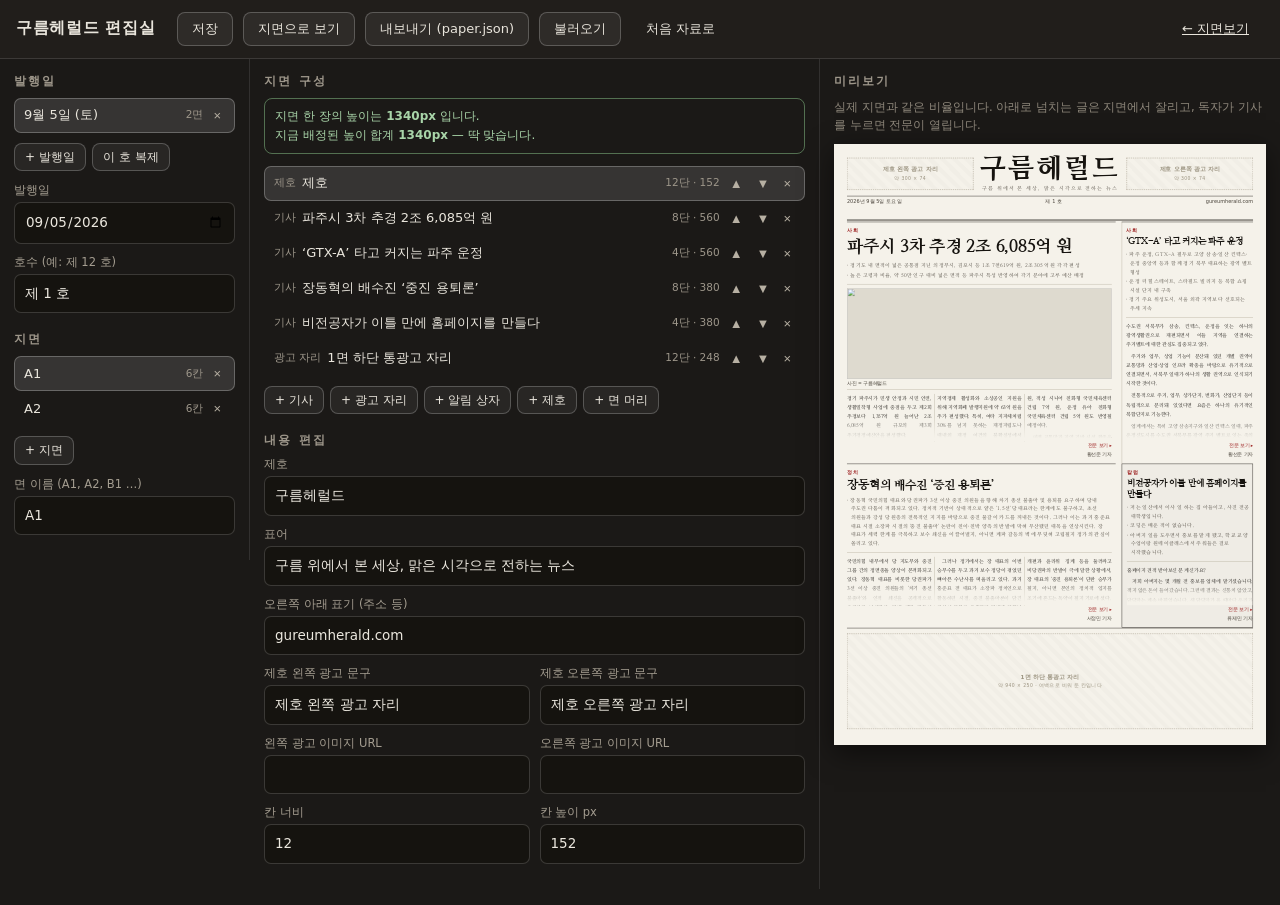
==== admin.html @ 5fb42e1e "구름헤럴드 지면보기 — 첫 판 (A1·A2 두 장) 종이 신문을 그대로 옮긴 화면입니다. 날짜를 골라 그날 신문을 펴고, 종이 오른쪽 끝을 잡아 끌면 넘어갑니다. 넘김은 CSS 3" ====
<!DOCTYPE html>
<html lang="ko">
<head>
<meta charset="utf-8">
<meta name="viewport" content="width=device-width, initial-scale=1">
<meta name="robots" content="noindex, nofollow">
<title>구름헤럴드 편집실</title>
<link rel="preconnect" href="https://fonts.googleapis.com">
<link rel="preconnect" href="https://fonts.gstatic.com" crossorigin>
<link href="https://fonts.googleapis.com/css2?family=Nanum+Myeongjo:wght@400;700;800&family=Noto+Serif+KR:wght@400;600;700;900&display=swap" rel="stylesheet">
<link rel="stylesheet" href="paper.css">
<style>
  /* ── 편집실 화면. 지면 자체의 모양은 paper.css 를 그대로 씁니다. ── */
  body { background: #1b1917; color: #e9e5dc; }

  .top {
    display: flex; align-items: center; gap: 10px; flex-wrap: wrap;
    padding: 12px 16px;
    border-bottom: 1px solid rgba(255,255,255,.12);
    background: #211e1b;
    position: sticky; top: 0; z-index: 50;
  }
  .top h1 { font-size: 16px; margin: 0 12px 0 0; letter-spacing: .04em; }
  .top .sp { flex: 1; }
  .msg { font-size: 12.5px; color: #9ad39a; min-height: 16px; }
  .msg.warn { color: #e8b46a; }

  .wrap {
    display: grid;
    grid-template-columns: 250px minmax(340px, 1fr) minmax(280px, 460px);
    gap: 0;
    align-items: start;
    min-height: calc(100vh - 54px);
  }
  .col { padding: 14px; border-right: 1px solid rgba(255,255,255,.1); }
  .col:last-child { border-right: 0; }

  h2.sec {
    font-size: 12px; letter-spacing: .18em; color: #9d968a;
    margin: 0 0 8px; text-transform: uppercase;
  }
  .sub { font-size: 11.5px; color: #8d867a; line-height: 1.6; margin: 4px 0 10px; }

  .list { list-style: none; margin: 0 0 10px; padding: 0; }
  .list li {
    display: flex; align-items: center; gap: 6px;
    padding: 7px 9px; border-radius: 7px; cursor: pointer;
    border: 1px solid transparent; font-size: 13px;
  }
  .list li:hover { background: rgba(255,255,255,.06); }
  .list li[aria-selected="true"] {
    background: rgba(255,255,255,.12); border-color: rgba(255,255,255,.25);
  }
  .list li .t { flex: 1; min-width: 0; overflow: hidden; text-overflow: ellipsis; white-space: nowrap; }
  .list li .k { font-size: 10.5px; color: #9d968a; }
  .mini { border: 0; background: none; color: #b7b0a3; cursor: pointer; font-size: 13px; padding: 2px 4px; }
  .mini:hover { color: #fff; }

  .field { margin-bottom: 11px; }
  .field label { display: block; font-size: 11.5px; color: #a49d90; margin-bottom: 4px; }
  .field input, .field textarea, .field select {
    width: 100%; box-sizing: border-box;
    background: #15130f; color: #ece8df;
    border: 1px solid rgba(255,255,255,.16); border-radius: 7px;
    padding: 8px 10px; font-size: 13.5px; font-family: inherit;
    line-height: 1.6;
  }
  .field textarea { resize: vertical; }
  .field input:focus, .field textarea:focus, .field select:focus {
    outline: none; border-color: #8fa9c9;
  }
  .row2 { display: grid; grid-template-columns: 1fr 1fr; gap: 10px; }
  .row3 { display: grid; grid-template-columns: 1fr 1fr 1fr; gap: 10px; }

  .gauge {
    font-size: 12px; border: 1px solid rgba(255,255,255,.16);
    border-radius: 8px; padding: 8px 10px; margin-bottom: 12px; line-height: 1.6;
  }
  .gauge.ok  { border-color: rgba(140,200,140,.5); color: #a9d5a9; }
  .gauge.bad { border-color: rgba(230,160,90,.55); color: #e8b46a; }

  /* 미리보기 — 지면을 그대로 줄여서 보여줍니다 */
  .pv { position: sticky; top: 66px; }
  .pvbox {
    position: relative;
    background: var(--paper);
    box-shadow: 0 8px 26px rgba(0,0,0,.5);
    overflow: hidden;
  }
  .pvinner {
    width: 1000px; height: 1390px;
    transform-origin: top left;
    position: absolute; top: 0; left: 0;
  }
  .pvinner .page { position: absolute; inset: 0; }

  .adder { display: flex; flex-wrap: wrap; gap: 6px; margin-bottom: 12px; }
  .adder .btn { padding: 6px 10px; font-size: 12px; }

  @media (max-width: 1080px) {
    .wrap { grid-template-columns: 1fr; }
    .col { border-right: 0; border-bottom: 1px solid rgba(255,255,255,.1); }
    .pv { position: static; }
  }
</style>
</head>
<body>

<div class="top">
  <h1>구름헤럴드 편집실</h1>
  <button class="btn" id="bSave">저장</button>
  <button class="btn" id="bPreview">지면으로 보기</button>
  <button class="btn" id="bExport">내보내기 (paper.json)</button>
  <button class="btn" id="bImport">불러오기</button>
  <input type="file" id="fImport" accept="application/json" hidden>
  <button class="btn btn--ghost" id="bReset">처음 자료로</button>
  <span class="sp"></span>
  <span class="msg" id="msg"></span>
  <a class="btn btn--ghost" href="index.html">← 지면보기</a>
</div>

<div class="wrap">

  <!-- ① 발행일 · 지면 -->
  <div class="col">
    <h2 class="sec">발행일</h2>
    <ul class="list" id="issueList"></ul>
    <div class="adder">
      <button class="btn" id="bAddIssue">+ 발행일</button>
      <button class="btn" id="bCopyIssue">이 호 복제</button>
    </div>

    <div class="field">
      <label for="fDate">발행일</label>
      <input type="date" id="fDate">
    </div>
    <div class="field">
      <label for="fVolume">호수 (예: 제 12 호)</label>
      <input type="text" id="fVolume">
    </div>

    <h2 class="sec" style="margin-top:18px">지면</h2>
    <ul class="list" id="pageList"></ul>
    <div class="adder">
      <button class="btn" id="bAddPage">+ 지면</button>
    </div>
    <div class="field">
      <label for="fPageLabel">면 이름 (A1, A2, B1 …)</label>
      <input type="text" id="fPageLabel">
    </div>
  </div>

  <!-- ② 지면 안의 칸 -->
  <div class="col">
    <h2 class="sec">지면 구성</h2>
    <div class="gauge" id="gauge"></div>

    <ul class="list" id="blockList"></ul>
    <div class="adder">
      <button class="btn" data-add="article">+ 기사</button>
      <button class="btn" data-add="ad">+ 광고 자리</button>
      <button class="btn" data-add="notebox">+ 알림 상자</button>
      <button class="btn" data-add="masthead">+ 제호</button>
      <button class="btn" data-add="pagehead">+ 면 머리</button>
    </div>

    <h2 class="sec" style="margin-top:18px">내용 편집</h2>
    <div id="form"></div>
  </div>

  <!-- ③ 미리보기 -->
  <div class="col">
    <h2 class="sec">미리보기</h2>
    <p class="sub">실제 지면과 같은 비율입니다. 아래로 넘치는 글은 지면에서 잘리고,
      독자가 기사를 누르면 전문이 열립니다.</p>
    <div class="pv">
      <div class="pvbox" id="pvbox"><div class="pvinner" id="pvinner"></div></div>
    </div>
  </div>

</div>

<script src="seed.js"></script>
<script src="paper.js"></script>
<script>
(function () {
  "use strict";

  var PAGE_W = 1000, PAGE_H = 1390;
  var CONTENT_H = PAGE_H - 26 - 24;     // 지면 위아래 여백을 뺀 실제 높이

  var data = null, iIssue = 0, iPage = 0, iBlock = 0;

  var $ = function (id) { return document.getElementById(id); };
  var msg = $("msg");

  function say(t, warn) {
    msg.textContent = t;
    msg.className = "msg" + (warn ? " warn" : "");
    if (t) window.setTimeout(function () { if (msg.textContent === t) msg.textContent = ""; }, 4000);
  }

  function issue() { return data.issues[iIssue]; }
  function page()  { return (issue().pages || [])[iPage]; }
  function block() { return ((page() || {}).blocks || [])[iBlock]; }

  /* ---------------- 저장 ---------------- */
  function save(quiet) {
    if (Paper.writeDraft(data)) { if (!quiet) say("저장했습니다. (이 브라우저에만 보관됩니다)"); }
    else say("저장하지 못했습니다. 브라우저 저장 공간을 확인해 주세요.", true);
  }

  /* ---------------- 목록 그리기 ---------------- */
  function renderIssues() {
    var ul = $("issueList"); ul.innerHTML = "";
    data.issues.forEach(function (iss, i) {
      var li = document.createElement("li");
      li.setAttribute("aria-selected", i === iIssue ? "true" : "false");
      li.innerHTML = '<span class="t">' + Paper.esc(Paper.fmtDateShort(iss.date)) + "</span>" +
        '<span class="k">' + (iss.pages || []).length + "면</span>";
      var del = document.createElement("button");
      del.className = "mini"; del.textContent = "×"; del.title = "이 발행일 삭제";
      del.addEventListener("click", function (e) {
        e.stopPropagation();
        if (data.issues.length < 2) { say("발행일이 하나뿐이라 지울 수 없습니다.", true); return; }
        if (!confirm(Paper.fmtDateShort(iss.date) + " 발행분을 지웁니다. 계속할까요?")) return;
        data.issues.splice(i, 1);
        iIssue = 0; iPage = 0; iBlock = 0;
        save(true); renderAll();
      });
      li.appendChild(del);
      li.addEventListener("click", function () { iIssue = i; iPage = 0; iBlock = 0; renderAll(); });
      ul.appendChild(li);
    });
    $("fDate").value = issue().date || "";
    $("fVolume").value = issue().volume || "";
  }

  function renderPages() {
    var ul = $("pageList"); ul.innerHTML = "";
    (issue().pages || []).forEach(function (p, i) {
      var li = document.createElement("li");
      li.setAttribute("aria-selected", i === iPage ? "true" : "false");
      li.innerHTML = '<span class="t">' + Paper.esc(p.label || ("면 " + (i + 1))) + "</span>" +
        '<span class="k">' + (p.blocks || []).length + "칸</span>";
      var del = document.createElement("button");
      del.className = "mini"; del.textContent = "×"; del.title = "이 면 삭제";
      del.addEventListener("click", function (e) {
        e.stopPropagation();
        if ((issue().pages || []).length < 2) { say("면이 하나뿐이라 지울 수 없습니다.", true); return; }
        if (!confirm((p.label || "") + "면을 지웁니다. 계속할까요?")) return;
        issue().pages.splice(i, 1); iPage = 0; iBlock = 0;
        save(true); renderAll();
      });
      li.appendChild(del);
      li.addEventListener("click", function () { iPage = i; iBlock = 0; renderAll(); });
      ul.appendChild(li);
    });
    $("fPageLabel").value = (page() || {}).label || "";
  }

  var TYPE_NAME = {
    article: "기사", ad: "광고 자리", notebox: "알림 상자",
    masthead: "제호", pagehead: "면 머리"
  };

  function renderBlocks() {
    var ul = $("blockList"); ul.innerHTML = "";
    var blocks = (page() || {}).blocks || [];
    blocks.forEach(function (b, i) {
      var li = document.createElement("li");
      li.setAttribute("aria-selected", i === iBlock ? "true" : "false");
      var name = b.type === "article" ? (b.head || b.title || "(제목 없음)")
               : b.type === "ad" ? (b.label || "광고 자리")
               : b.type === "notebox" ? (b.title || "알림")
               : TYPE_NAME[b.type] || b.type;
      li.innerHTML =
        '<span class="k">' + Paper.esc(TYPE_NAME[b.type] || b.type) + "</span>" +
        '<span class="t">' + Paper.esc(name) + "</span>" +
        '<span class="k">' + (b.span || 12) + "단 · " + (b.h || "auto") + "</span>";

      var up = document.createElement("button");
      up.className = "mini"; up.textContent = "▲"; up.title = "위로";
      up.addEventListener("click", function (e) {
        e.stopPropagation();
        if (i === 0) return;
        blocks.splice(i - 1, 0, blocks.splice(i, 1)[0]);
        iBlock = i - 1; save(true); renderAll();
      });
      var dn = document.createElement("button");
      dn.className = "mini"; dn.textContent = "▼"; dn.title = "아래로";
      dn.addEventListener("click", function (e) {
        e.stopPropagation();
        if (i >= blocks.length - 1) return;
        blocks.splice(i + 1, 0, blocks.splice(i, 1)[0]);
        iBlock = i + 1; save(true); renderAll();
      });
      var del = document.createElement("button");
      del.className = "mini"; del.textContent = "×"; del.title = "지우기";
      del.addEventListener("click", function (e) {
        e.stopPropagation();
        if (!confirm("이 칸을 지웁니다. 계속할까요?")) return;
        blocks.splice(i, 1);
        iBlock = Math.max(0, i - 1);
        save(true); renderAll();
      });
      li.appendChild(up); li.appendChild(dn); li.appendChild(del);
      li.addEventListener("click", function () { iBlock = i; renderAll(); });
      ul.appendChild(li);
    });

    // 높이 합계 안내
    var rows = Paper.place(blocks);
    var used = 0, seen = {};
    rows.forEach(function (it) {
      if (!seen[it.row]) { seen[it.row] = 0; }
      seen[it.row] = Math.max(seen[it.row], +it.b.h || 0);
    });
    Object.keys(seen).forEach(function (k) { used += seen[k]; });
    var left = CONTENT_H - used;
    var g = $("gauge");
    g.className = "gauge " + (Math.abs(left) <= 12 ? "ok" : "bad");
    g.innerHTML = "지면 한 장의 높이는 <b>" + CONTENT_H + "px</b> 입니다.<br>" +
      "지금 배정된 높이 합계 <b>" + used + "px</b> — " +
      (Math.abs(left) <= 12 ? "딱 맞습니다."
        : left > 0 ? "<b>" + left + "px</b> 남습니다. 어느 칸의 높이를 늘려 주세요."
                   : "<b>" + (-left) + "px</b> 넘칩니다. 아래쪽이 잘립니다.");
  }

  /* ---------------- 편집 폼 ---------------- */
  function fld(label, key, opts) {
    opts = opts || {};
    var b = block();
    var v = b[key] == null ? "" : b[key];
    if (key === "boxed") v = b.boxed ? "1" : "";   /* 예/아니오 선택에 맞춰 줍니다 */
    var id = "in_" + key;
    var input;
    if (opts.textarea) {
      input = '<textarea id="' + id + '" rows="' + (opts.rows || 4) + '">' + Paper.esc(v) + "</textarea>";
    } else if (opts.select) {
      input = '<select id="' + id + '">' + opts.select.map(function (o) {
        return '<option value="' + Paper.esc(o[0]) + '"' + (String(v) === String(o[0]) ? " selected" : "") +
          ">" + Paper.esc(o[1]) + "</option>";
      }).join("") + "</select>";
    } else {
      input = '<input id="' + id + '" type="' + (opts.type || "text") + '" value="' + Paper.esc(v) + '">';
    }
    return '<div class="field"><label for="' + id + '">' + Paper.esc(label) + "</label>" + input + "</div>";
  }

  function renderForm() {
    var host = $("form");
    var b = block();
    if (!b) { host.innerHTML = '<p class="sub">왼쪽에서 칸을 고르거나 새로 추가하세요.</p>'; return; }

    var h = "";
    if (b.type === "article") {
      h += fld("지면 제목 (신문에 큰 글씨로 실리는 제목)", "head");
      h += fld("원래 제목 (‘전문 보기’에 쓰입니다. 비워 두면 지면 제목을 씁니다)", "title");
      h += fld("눈썹 (분야 · 예: 정치, 사회, 칼럼)", "kicker");
      h += fld("부제 — 한 줄에 하나씩", "subtitle", { textarea: true, rows: 3 });
      h += fld("본문 — 빈 줄로 문단을 나눕니다", "body", { textarea: true, rows: 12 });
      h += fld("기자 이름 (예: 홍길동 기자)", "byline");
      h += '<div class="row2">' + fld("사진 주소(URL)", "image") + fld("사진 설명", "caption") + "</div>";
      h += '<div class="row3">' +
        fld("사진 높이 px", "imgh", { type: "number" }) +
        fld("본문 단수", "cols", { type: "number" }) +
        fld("제목 크기", "size", { select: [["lead","특대"],["major","크게"],["minor","보통"],["brief","작게"]] }) +
        "</div>";
      h += '<div class="row3">' +
        fld("칸 너비 (1~12단)", "span", { type: "number" }) +
        fld("칸 높이 px", "h", { type: "number" }) +
        fld("상자 두르기", "boxed", { select: [["", "아니오"], ["1", "예"]] }) +
        "</div>";
    } else if (b.type === "ad") {
      h += '<p class="sub">광고 자리는 <b>비워 둔 칸</b>입니다. 사진 주소를 넣으면 그 자리에 광고가 들어가고,'
        + ' 비워 두면 점선 여백으로 남습니다.</p>';
      h += fld("칸 안에 적을 문구", "label");
      h += fld("크기 안내 (작게 적히는 줄)", "note");
      h += fld("광고 이미지 주소(URL) — 채울 때만", "image");
      h += '<div class="row2">' + fld("칸 너비 (1~12단)", "span", { type: "number" }) +
        fld("칸 높이 px", "h", { type: "number" }) + "</div>";
    } else if (b.type === "masthead") {
      h += fld("제호", "title");
      h += fld("표어", "tagline");
      h += fld("오른쪽 아래 표기 (주소 등)", "publisher");
      h += '<div class="row2">' + fld("제호 왼쪽 광고 문구", "adLeft") + fld("제호 오른쪽 광고 문구", "adRight") + "</div>";
      h += '<div class="row2">' + fld("왼쪽 광고 이미지 URL", "adLeftImage") + fld("오른쪽 광고 이미지 URL", "adRightImage") + "</div>";
      h += '<div class="row2">' + fld("칸 너비", "span", { type: "number" }) + fld("칸 높이 px", "h", { type: "number" }) + "</div>";
    } else if (b.type === "pagehead") {
      h += fld("분야 표시 (예: 정치 · 오피니언)", "section");
      h += '<div class="row2">' + fld("칸 너비", "span", { type: "number" }) + fld("칸 높이 px", "h", { type: "number" }) + "</div>";
    } else if (b.type === "notebox") {
      h += fld("상자 제목", "title");
      h += fld("내용 — 빈 줄로 문단을 나눕니다", "body", { textarea: true, rows: 6 });
      h += '<div class="row2">' + fld("칸 너비", "span", { type: "number" }) + fld("칸 높이 px", "h", { type: "number" }) + "</div>";
    }
    host.innerHTML = h;

    // 값이 바뀌면 바로 반영합니다
    host.querySelectorAll("input, textarea, select").forEach(function (el) {
      var key = el.id.slice(3);
      el.addEventListener("input", function () {
        var b = block(); if (!b) return;
        var v = el.value;
        if (el.type === "number") { v = v === "" ? undefined : +v; }
        if (v === "" || v === undefined) delete b[key]; else b[key] = v;
        save(true);
        renderBlocks();
        renderPreview();
      });
    });
  }

  /* ---------------- 미리보기 ---------------- */
  function renderPreview() {
    var box = $("pvbox"), inner = $("pvinner");
    var p = page();
    if (!p) { inner.innerHTML = ""; return; }
    inner.innerHTML = Paper.renderPage(issue(), p);
    var w = box.parentElement.clientWidth;
    var k = w / PAGE_W;
    inner.style.transform = "scale(" + k + ")";
    box.style.width = w + "px";
    box.style.height = (PAGE_H * k) + "px";
  }

  function renderAll() {
    renderIssues(); renderPages(); renderBlocks(); renderForm(); renderPreview();
  }

  /* ---------------- 새로 만들기 ---------------- */
  function newBlock(type) {
    if (type === "article") return {
      type: "article", span: 4, h: 400, cols: 1, size: "minor",
      kicker: "사회", head: "새 기사 제목", title: "", subtitle: "",
      body: "여기에 본문을 씁니다.\n\n빈 줄을 넣으면 문단이 나뉩니다.", byline: "기자 이름 기자"
    };
    if (type === "ad") return {
      type: "ad", span: 12, h: 250,
      label: "광고 자리", note: "여백으로 비워 둔 칸입니다"
    };
    if (type === "notebox") return {
      type: "notebox", span: 4, h: 200, title: "알림", body: "알릴 내용을 씁니다."
    };
    if (type === "masthead") return {
      type: "masthead", span: 12, h: 152,
      title: (data.meta && data.meta.name) || "구름헤럴드",
      tagline: (data.meta && data.meta.tagline) || "",
      publisher: "gureumherald.com",
      adLeft: "제호 왼쪽 광고 자리", adRight: "제호 오른쪽 광고 자리"
    };
    if (type === "pagehead") return {
      type: "pagehead", span: 12, h: 46, section: "분야", paper: "구름헤럴드"
    };
    return { type: "article", span: 12, h: 300 };
  }

  document.querySelectorAll("[data-add]").forEach(function (btn) {
    btn.addEventListener("click", function () {
      var p = page(); if (!p) return;
      p.blocks = p.blocks || [];
      p.blocks.push(newBlock(btn.dataset.add));
      iBlock = p.blocks.length - 1;
      save(true); renderAll();
    });
  });

  $("bAddIssue").addEventListener("click", function () {
    var d = new Date();
    var iso = d.getFullYear() + "-" + String(d.getMonth() + 1).padStart(2, "0") +
      "-" + String(d.getDate()).padStart(2, "0");
    data.issues.unshift({
      date: iso, volume: "",
      pages: [
        { label: "A1", blocks: [newBlock("masthead"), newBlock("ad")] },
        { label: "A2", blocks: [newBlock("pagehead"), newBlock("ad")] }
      ]
    });
    iIssue = 0; iPage = 0; iBlock = 0;
    save(true); renderAll();
    say("새 발행일을 만들었습니다. 날짜를 정해 주세요.");
  });

  $("bCopyIssue").addEventListener("click", function () {
    var copy = Paper.clone(issue());
    copy.date = "";
    data.issues.unshift(copy);
    iIssue = 0; iPage = 0; iBlock = 0;
    save(true); renderAll();
    say("이 호를 복제했습니다. 날짜를 새로 정해 주세요.", true);
  });

  $("bAddPage").addEventListener("click", function () {
    var n = (issue().pages || []).length + 1;
    issue().pages.push({ label: "A" + n, blocks: [newBlock("pagehead"), newBlock("ad")] });
    iPage = issue().pages.length - 1; iBlock = 0;
    save(true); renderAll();
  });

  $("fDate").addEventListener("input", function () {
    issue().date = this.value; save(true); renderIssues(); renderPreview();
  });
  $("fVolume").addEventListener("input", function () {
    issue().volume = this.value; save(true); renderPreview();
  });
  $("fPageLabel").addEventListener("input", function () {
    page().label = this.value; save(true); renderPages(); renderPreview();
  });

  /* ---------------- 저장 · 내보내기 ---------------- */
  $("bSave").addEventListener("click", function () { save(); });

  $("bPreview").addEventListener("click", function () {
    save(true);
    window.open("index.html?draft=1", "_blank");
  });

  $("bExport").addEventListener("click", function () {
    save(true);
    var blob = new Blob([JSON.stringify(data, null, 1)], { type: "application/json" });
    var a = document.createElement("a");
    a.href = URL.createObjectURL(blob);
    a.download = "paper.json";
    document.body.appendChild(a); a.click();
    window.setTimeout(function () { URL.revokeObjectURL(a.href); a.remove(); }, 1000);
    say("paper.json 을 내려받았습니다. newspaper/data/ 폴더에 넣으면 모두에게 보입니다.");
  });

  $("bImport").addEventListener("click", function () { $("fImport").click(); });
  $("fImport").addEventListener("change", function () {
    var f = this.files && this.files[0];
    if (!f) return;
    var r = new FileReader();
    r.onload = function () {
      try {
        var d = JSON.parse(r.result);
        if (!d || !Array.isArray(d.issues)) throw new Error("모양이 다릅니다");
        data = d; iIssue = 0; iPage = 0; iBlock = 0;
        save(true); renderAll();
        say("불러왔습니다.");
      } catch (e) { say("읽지 못했습니다 — " + e.message, true); }
    };
    r.readAsText(f);
    this.value = "";
  });

  $("bReset").addEventListener("click", function () {
    if (!confirm("편집 중인 내용을 모두 버리고 처음 자료로 돌아갑니다. 계속할까요?")) return;
    Paper.clearDraft();
    data = Paper.clone(window.PAPER_SEED);
    iIssue = 0; iPage = 0; iBlock = 0;
    save(true); renderAll();
    say("처음 자료로 되돌렸습니다.");
  });

  window.addEventListener("resize", renderPreview);

  /* ---------------- 시작 ---------------- */
  var draft = Paper.readDraft();
  if (draft) {
    data = draft;
    renderAll();
    say("편집 중이던 내용을 이어서 엽니다.");
  } else {
    Paper.load().then(function (d) {
      data = d;
      data.issues.sort(function (a, b) { return String(b.date).localeCompare(String(a.date)); });
      renderAll();
    });
  }
})();
</script>
</body>
</html>
---- paper.css ----
/* ============================================================
   구름헤럴드 지면(紙面) 뷰어 — 공통 스타일
   지면은 1000 × 1390 px 로 그린 뒤, 화면 크기에 맞춰 통째로
   축소(transform: scale)합니다. 그래야 어느 화면에서든
   신문 지면의 비율과 단(段) 구성이 그대로 유지됩니다.
   ============================================================ */

:root {
  --paper:      #f5f2ea;   /* 종이 */
  --paper-edge: #e6e1d4;   /* 종이 가장자리 그늘 */
  --ink:        #16130f;   /* 본문 먹 */
  --ink-soft:   #4a443b;   /* 부제·설명 */
  --rule:       #211e19;   /* 굵은 괘선 */
  --hair:       #b9b2a2;   /* 가는 괘선 */
  --red:        #9b1c1c;   /* 어깨제목(눈썹) */
  --ad:         #9a927f;   /* 광고 자리 안내 */
  --desk:       #2a2723;   /* 열람대(배경) */

  --page-w: 1000px;
  --page-h: 1390px;

  --serif: "Nanum Myeongjo", "Noto Serif KR", "Apple SD Gothic Neo", "Malgun Gothic", serif;
  --sans:  "Pretendard", "Apple SD Gothic Neo", "Malgun Gothic", system-ui, sans-serif;
}

* { box-sizing: border-box; }

html, body {
  margin: 0;
  padding: 0;
  background: var(--desk);
  color: #e9e5dc;
  font-family: var(--sans);
  -webkit-text-size-adjust: 100%;
}

/* ============================================================
   1. 열람대 · 페이지 넘김(3D)
   ============================================================ */

.desk {
  display: flex;
  flex-direction: column;
  min-height: 100vh;
  min-height: 100dvh;
}

.stage {
  flex: 1;
  display: grid;
  place-items: center;
  padding: 14px;
  overflow: hidden;
}

/* 실제로 크기를 차지하는 상자. JS가 배율에 맞춰 크기를 정합니다. */
.deck {
  position: relative;
  perspective: 2600px;
  perspective-origin: 50% 42%;
}

/* 한 장의 종이 */
.sheet {
  position: absolute;
  top: 0; left: 0;
  width: var(--page-w);
  height: var(--page-h);
  transform-origin: left top;
  transform-style: preserve-3d;
  will-change: transform;
}
.sheet.is-animating { transition: transform .82s cubic-bezier(.22,.72,.24,1); }

.face {
  position: absolute;
  inset: 0;
  backface-visibility: hidden;
  -webkit-backface-visibility: hidden;
  background: var(--paper);
  box-shadow: 0 10px 34px rgba(0,0,0,.42), 0 1px 0 rgba(255,255,255,.35) inset;
  overflow: hidden;
}
.face.back {
  transform: rotateY(180deg);
  /* 넘어간 종이의 뒷면 — 잉크가 살짝 비쳐 보이는 느낌 */
  background:
    linear-gradient(90deg, rgba(0,0,0,.10), rgba(0,0,0,0) 18%),
    var(--paper);
}
.face.back::after {
  content: "";
  position: absolute; inset: 0;
  background: repeating-linear-gradient(
    180deg, rgba(0,0,0,.035) 0 1px, transparent 1px 9px);
  opacity: .5;
}

/* 넘기는 동안 종이에 지는 그늘 */
.shade {
  position: absolute; inset: 0;
  pointer-events: none;
  background: linear-gradient(90deg, rgba(0,0,0,.55), rgba(0,0,0,0) 62%);
  opacity: 0;
}

/* 넘기라고 알려주는 좌·우 손잡이 */
.grab {
  position: absolute;
  top: 0; bottom: 0;
  width: 15%;
  z-index: 60;
  cursor: pointer;
  touch-action: pan-y;
}
.grab.right { right: 0; }
.grab.left  { left: 0; }
.grab::after {
  content: "";
  position: absolute; top: 0; bottom: 0; width: 100%;
  opacity: 0; transition: opacity .2s;
}
.grab.right::after { background: linear-gradient(270deg, rgba(0,0,0,.16), transparent); }
.grab.left::after  { background: linear-gradient(90deg,  rgba(0,0,0,.16), transparent); }
.grab:hover::after { opacity: 1; }
.grab.off { cursor: default; pointer-events: none; }

/* ============================================================
   2. 지면 내부 — 격자(12단)
   ============================================================ */

.page {
  position: absolute;
  inset: 0;
  padding: 26px 30px 24px;
  color: var(--ink);
  font-family: var(--serif);
  display: flex;
  flex-direction: column;
}

.grid {
  flex: 1;
  display: grid;
  grid-template-columns: repeat(12, 1fr);
  column-gap: 14px;
  row-gap: 0;
  align-content: start;
  min-height: 0;
}

.blk {
  padding: 12px 9px 14px;
  border-left: 1px solid var(--hair);
  min-width: 0;
  overflow: hidden;
}
.blk.no-left { border-left: 0; padding-left: 0; }
.blk.has-top { border-top: 1px solid var(--rule); }
.blk.is-last-col { padding-right: 0; }

/* ============================================================
   3. 제호(1면 머리)
   ============================================================ */

.masthead {
  grid-column: span 12;
  padding: 0 0 8px;
  border-bottom: 3px double var(--rule);
  margin-bottom: 2px;
}
.masthead__row {
  display: grid;
  grid-template-columns: 1fr auto 1fr;
  align-items: center;
  gap: 14px;
}
.masthead__title {
  font-size: 62px;
  line-height: 1;
  letter-spacing: .1em;
  font-weight: 800;
  text-align: center;
  margin: 0;
  white-space: nowrap;
}
.masthead__tag {
  text-align: center;
  font-size: 11px;
  letter-spacing: .34em;
  color: var(--ink-soft);
  margin-top: 9px;
}
.masthead__bar {
  display: flex;
  justify-content: space-between;
  align-items: baseline;
  font-family: var(--sans);
  font-size: 11.5px;
  color: var(--ink-soft);
  border-top: 1px solid var(--rule);
  margin-top: 9px;
  padding-top: 5px;
}

/* 지면 머리(2면 이후) */
.pagehead {
  grid-column: span 12;
  display: flex;
  justify-content: space-between;
  align-items: baseline;
  border-bottom: 2px solid var(--rule);
  padding: 0 0 6px;
  margin-bottom: 2px;
  font-family: var(--sans);
}
.pagehead__no {
  font-size: 24px;
  font-weight: 800;
  letter-spacing: .04em;
}
.pagehead__sec { font-size: 15px; letter-spacing: .3em; color: var(--ink-soft); }
.pagehead__date { font-size: 11.5px; color: var(--ink-soft); }

/* ============================================================
   4. 기사
   ============================================================ */

.art { cursor: pointer; display: flex; flex-direction: column; min-height: 0; }
.art > .art__body { flex: 1 1 auto; min-height: 0; }
.art > .art__kicker,
.art > .art__title,
.art > .art__sub,
.art > .art__fig,
.art > .more,
.art > .art__byline { flex: 0 0 auto; }
.art__kicker {
  font-family: var(--sans);
  font-size: 11px;
  font-weight: 700;
  letter-spacing: .18em;
  color: var(--red);
  margin-bottom: 6px;
}
.art__title {
  margin: 0 0 8px;
  font-weight: 800;
  line-height: 1.24;
  letter-spacing: -.015em;
  word-break: keep-all;
}
.art--lead  .art__title { font-size: 40px; }
.art--major .art__title { font-size: 27px; }
.art--minor .art__title { font-size: 20px; }
.art--brief .art__title { font-size: 16px; }

.art__sub {
  margin: 0 0 9px;
  font-size: 12.5px;
  line-height: 1.6;
  color: var(--ink-soft);
  word-break: keep-all;
  padding-bottom: 8px;
  border-bottom: 1px solid var(--hair);
}
.art__sub p { margin: 0 0 2px; padding-left: 9px; text-indent: -9px; }
.art__sub p::before { content: "· "; }

.art__fig { margin: 0 0 9px; }
.art__fig img {
  width: 100%;
  display: block;
  max-height: var(--imgh, none);
  object-fit: cover;
  object-position: center 40%;
  filter: saturate(.92) contrast(1.02);
  background: #ddd8cc;
}
.art__fig figcaption {
  font-family: var(--sans);
  font-size: 10.5px;
  line-height: 1.5;
  color: var(--ink-soft);
  padding-top: 4px;
  border-bottom: 1px solid var(--hair);
  padding-bottom: 5px;
  word-break: keep-all;
}

.art__body {
  font-size: 12.4px;
  line-height: 1.72;
  text-align: justify;
  word-break: keep-all;
  hyphens: none;
  position: relative;
}
.art__body p { margin: 0 0 .5em; text-indent: 1em; }
.art__body p:first-child { text-indent: 0; }

.art__byline {
  font-family: var(--sans);
  font-size: 11px;
  color: var(--ink-soft);
  margin-top: 6px;
  text-align: right;
}

/* 지면에 다 안 들어가는 본문은 자연스럽게 흐려지고, 눌러서 전문을 봅니다. */
.clip { position: relative; overflow: hidden; }
.clip::after {
  content: "";
  position: absolute; left: 0; right: 0; bottom: 0; height: 54px;
  background: linear-gradient(180deg, rgba(245,242,234,0), var(--paper) 88%);
  pointer-events: none;
}
.more {
  font-family: var(--sans);
  font-size: 10.5px;
  color: var(--red);
  text-align: right;
  margin-top: 3px;
}

/* 사설·칼럼 상자 */
.art--boxed {
  border: 1px solid var(--rule);
  background: rgba(0,0,0,.022);
  padding: 12px 11px 13px;
}
.art--boxed.no-left { padding-left: 11px; }

/* ============================================================
   5. 광고 자리 (여백 — 사장님이 채우실 칸)
   ============================================================ */

.adslot {
  height: 100%;
  border: 1.5px dashed var(--ad);
  background: repeating-linear-gradient(
    45deg, rgba(0,0,0,.014) 0 10px, transparent 10px 20px);
  display: flex;
  flex-direction: column;
  align-items: center;
  justify-content: center;
  gap: 5px;
  color: var(--ad);
  font-family: var(--sans);
  text-align: center;
  padding: 10px;
}
.adslot__label { font-size: 13px; font-weight: 700; letter-spacing: .06em; }
.adslot__size  { font-size: 10.5px; letter-spacing: .1em; }
.adslot img { width: 100%; height: 100%; object-fit: contain; }
.adslot.filled { border: 0; background: none; padding: 0; }

/* 알림 상자 */
.notebox {
  border: 1px solid var(--rule);
  padding: 10px 11px 12px;
  font-family: var(--sans);
}
.notebox__t {
  font-size: 12.5px; font-weight: 800; letter-spacing: .08em;
  border-bottom: 1px solid var(--rule); padding-bottom: 5px; margin-bottom: 7px;
}
.notebox__b { font-size: 11.5px; line-height: 1.75; color: var(--ink-soft); word-break: keep-all; }
.notebox__b p { margin: 0 0 .45em; }

/* ============================================================
   6. 조작부 (열람대 아래)
   ============================================================ */

.bar {
  display: flex;
  align-items: center;
  justify-content: center;
  gap: 10px;
  flex-wrap: wrap;
  padding: 10px 14px 16px;
  background: linear-gradient(180deg, rgba(0,0,0,0), rgba(0,0,0,.28));
}

.btn {
  appearance: none;
  border: 1px solid rgba(255,255,255,.22);
  background: rgba(255,255,255,.06);
  color: #e9e5dc;
  font-family: var(--sans);
  font-size: 13px;
  padding: 8px 14px;
  border-radius: 8px;
  cursor: pointer;
  line-height: 1.2;
}
.btn:hover:not(:disabled) { background: rgba(255,255,255,.14); }
.btn:disabled { opacity: .32; cursor: default; }
.btn--ghost { border-color: transparent; background: none; }

.dates {
  display: flex;
  align-items: center;
  gap: 6px;
  background: rgba(0,0,0,.3);
  border: 1px solid rgba(255,255,255,.14);
  border-radius: 10px;
  padding: 4px 6px;
}
.dates select {
  appearance: none;
  background: none;
  border: 0;
  color: #f2efe7;
  font-family: var(--sans);
  font-size: 14px;
  padding: 5px 8px;
  cursor: pointer;
}
.dates select option { color: #16130f; }
.dates .nav {
  border: 0; background: none; color: #e9e5dc;
  font-size: 17px; cursor: pointer; padding: 3px 8px; line-height: 1;
}
.dates .nav:disabled { opacity: .28; cursor: default; }

.pagerdots { display: flex; gap: 6px; align-items: center; }
.pagerdots button {
  width: 30px; height: 30px; border-radius: 7px;
  border: 1px solid rgba(255,255,255,.2);
  background: rgba(255,255,255,.05);
  color: #ddd8cc; font-family: var(--sans); font-size: 12px; cursor: pointer;
}
.pagerdots button[aria-current="true"] {
  background: #e9e5dc; color: #1d1a16; border-color: #e9e5dc; font-weight: 700;
}

.hint {
  font-family: var(--sans);
  font-size: 11.5px;
  color: rgba(233,229,220,.5);
  text-align: center;
  width: 100%;
}

/* ============================================================
   7. 기사 전문 읽기
   ============================================================ */

.reader[hidden] { display: none; }
.reader {
  position: fixed; inset: 0; z-index: 200;
  background: rgba(12,10,8,.72);
  backdrop-filter: blur(3px);
  display: flex; align-items: flex-start; justify-content: center;
  padding: 20px;
  overflow-y: auto;
}
.reader__box {
  background: var(--paper);
  color: var(--ink);
  max-width: 720px;
  width: 100%;
  padding: 34px 34px 44px;
  font-family: var(--serif);
  box-shadow: 0 24px 60px rgba(0,0,0,.5);
}
.reader__close {
  position: sticky; top: 0;
  float: right;
  border: 0; background: none; cursor: pointer;
  font-size: 26px; line-height: 1; color: var(--ink-soft);
  padding: 0 0 6px 10px;
}
.reader__kicker {
  font-family: var(--sans); font-size: 12px; font-weight: 700;
  letter-spacing: .2em; color: var(--red); margin-bottom: 10px;
}
.reader__title {
  font-size: 30px; line-height: 1.3; margin: 0 0 12px;
  font-weight: 800; word-break: keep-all;
}
.reader__meta {
  font-family: var(--sans); font-size: 12px; color: var(--ink-soft);
  border-top: 1px solid var(--hair); border-bottom: 1px solid var(--hair);
  padding: 8px 0; margin-bottom: 18px;
  display: flex; gap: 12px; flex-wrap: wrap;
}
.reader__box img { width: 100%; display: block; margin-bottom: 16px; }
.reader__body { font-size: 16px; line-height: 1.95; word-break: keep-all; }
.reader__body p { margin: 0 0 1.05em; }

/* ============================================================
   8. 화면이 좁을 때
   ============================================================ */

@media (max-width: 700px) {
  .bar { gap: 7px; padding: 8px 8px 12px; }
  .btn { padding: 7px 11px; font-size: 12px; }
  .reader__box { padding: 22px 18px 34px; }
  .reader__title { font-size: 24px; }
  .reader__body { font-size: 15px; }
}

@media print {
  .bar, .grab, .reader { display: none !important; }
}
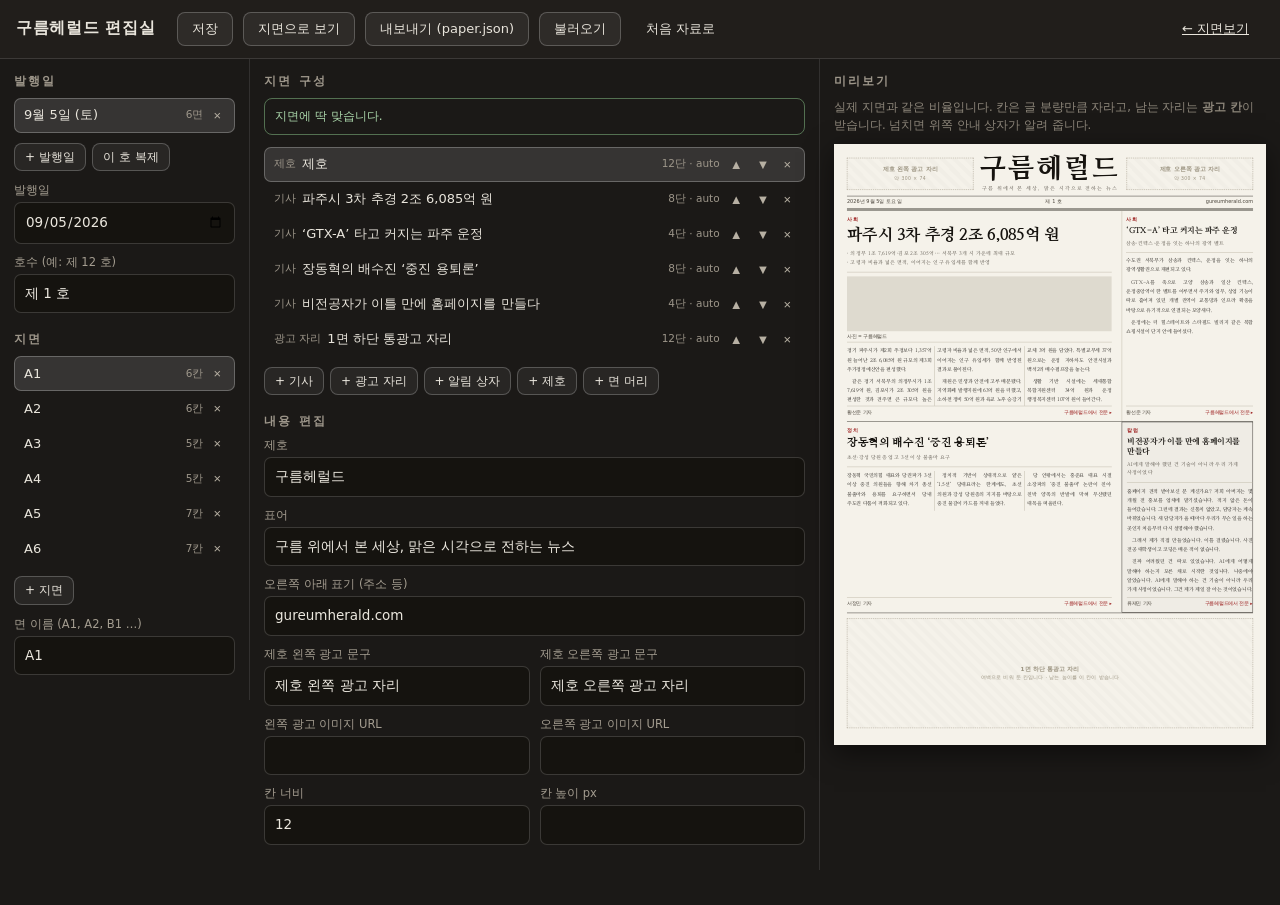
==== commit cf42d4e9: "종이를 양면으로 · 3장 6면으로 · 잘리는 글자를 없앰 ■ 양면 종이 한 장이 앞뒤 두 면입니다. A1의 뒷면이 A2, A3의 뒷면이 A4입니다. deck 을 지면 두 장 너비로" ====
--- a/admin.html
+++ b/admin.html
@@ -171,8 +171,8 @@
   <!-- ③ 미리보기 -->
   <div class="col">
     <h2 class="sec">미리보기</h2>
-    <p class="sub">실제 지면과 같은 비율입니다. 아래로 넘치는 글은 지면에서 잘리고,
-      독자가 기사를 누르면 전문이 열립니다.</p>
+    <p class="sub">실제 지면과 같은 비율입니다. 칸은 글 분량만큼 자라고,
+      남는 자리는 <b>광고 칸</b>이 받습니다. 넘치면 위쪽 안내 상자가 알려 줍니다.</p>
     <div class="pv">
       <div class="pvbox" id="pvbox"><div class="pvinner" id="pvinner"></div></div>
     </div>
@@ -309,22 +309,26 @@
       ul.appendChild(li);
     });
 
-    // 높이 합계 안내
-    var rows = Paper.place(blocks);
-    var used = 0, seen = {};
-    rows.forEach(function (it) {
-      if (!seen[it.row]) { seen[it.row] = 0; }
-      seen[it.row] = Math.max(seen[it.row], +it.b.h || 0);
-    });
-    Object.keys(seen).forEach(function (k) { used += seen[k]; });
-    var left = CONTENT_H - used;
-    var g = $("gauge");
-    g.className = "gauge " + (Math.abs(left) <= 12 ? "ok" : "bad");
-    g.innerHTML = "지면 한 장의 높이는 <b>" + CONTENT_H + "px</b> 입니다.<br>" +
-      "지금 배정된 높이 합계 <b>" + used + "px</b> — " +
-      (Math.abs(left) <= 12 ? "딱 맞습니다."
-        : left > 0 ? "<b>" + left + "px</b> 남습니다. 어느 칸의 높이를 늘려 주세요."
-                   : "<b>" + (-left) + "px</b> 넘칩니다. 아래쪽이 잘립니다.");
+  }
+
+  /* 지면이 넘치는지 실제로 재서 알려 줍니다.
+     px 를 더하는 계산이 아니라 브라우저가 그린 결과를 그대로 잽니다. */
+  function checkFit() {
+    var g = $("pvinner").querySelector(".grid");
+    var el = $("gauge");
+    if (!g) { el.textContent = ""; return; }
+    var over = g.scrollHeight - g.clientHeight;
+    if (over > 2) {
+      el.className = "gauge bad";
+      el.innerHTML = "이 면의 글이 <b>" + over + "px</b> 넘칩니다. 아래쪽이 잘립니다.<br>" +
+        "요약을 줄이거나 사진 높이를 낮춰 주세요.";
+    } else if (over < -2) {
+      el.className = "gauge ok";
+      el.innerHTML = "지면에 딱 맞습니다. 남는 자리는 <b>광고 칸</b>이 받습니다.";
+    } else {
+      el.className = "gauge ok";
+      el.innerHTML = "지면에 딱 맞습니다.";
+    }
   }
 
   /* ---------------- 편집 폼 ---------------- */
@@ -332,7 +336,8 @@
     opts = opts || {};
     var b = block();
     var v = b[key] == null ? "" : b[key];
-    if (key === "boxed") v = b.boxed ? "1" : "";   /* 예/아니오 선택에 맞춰 줍니다 */
+    /* 예/아니오 선택에 값을 맞춰 줍니다 */
+    if (key === "boxed" || key === "verse" || key === "fill") v = b[key] ? "1" : "";
     var id = "in_" + key;
     var input;
     if (opts.textarea) {
@@ -369,17 +374,32 @@
         "</div>";
       h += '<div class="row3">' +
         fld("칸 너비 (1~12단)", "span", { type: "number" }) +
-        fld("칸 높이 px", "h", { type: "number" }) +
+        fld("최소 높이 px (비워 두면 알아서)", "h", { type: "number" }) +
         fld("상자 두르기", "boxed", { select: [["", "아니오"], ["1", "예"]] }) +
         "</div>";
+      h += fld("원문 주소 — ‘구름헤럴드에서 전문 보기’ 링크", "link");
+      h += fld("줄 나눔을 그대로 살린다 (시·수필)", "verse",
+        { select: [["", "아니오"], ["1", "예"]] });
     } else if (b.type === "ad") {
-      h += '<p class="sub">광고 자리는 <b>비워 둔 칸</b>입니다. 사진 주소를 넣으면 그 자리에 광고가 들어가고,'
-        + ' 비워 두면 점선 여백으로 남습니다.</p>';
-      h += fld("칸 안에 적을 문구", "label");
+      h += '<p class="sub">광고 자리는 기본이 <b>여백</b>입니다. 채우는 방법은 두 가지입니다 —'
+        + ' <b>사진</b>을 넣거나, <b>글자 광고</b>를 짜 넣습니다.'
+        + ' 글자 광고는 한글이 또렷하게 나오고 어느 크기에서도 깨지지 않습니다.</p>';
+      h += fld("이 칸을 어떻게 채울까요", "adStyle",
+        { select: [["", "여백으로 비워 둔다"], ["text", "글자 광고를 짠다"]] });
+      h += fld("칸 안에 적을 문구 (여백일 때)", "label");
       h += fld("크기 안내 (작게 적히는 줄)", "note");
-      h += fld("광고 이미지 주소(URL) — 채울 때만", "image");
+      h += fld("광고 사진 주소(URL) — 사진으로 채울 때", "image");
+      h += '<p class="sub" style="margin-top:14px">── 글자 광고를 고르셨을 때 ──</p>';
+      h += '<div class="row2">' + fld("어깨 딱지 (예: 분양 안내)", "eyebrow") +
+        fld("전화번호", "phone") + "</div>";
+      h += fld("큰 글씨 문구", "title");
+      h += fld("작은 딱지 — 한 줄에 하나씩", "points", { textarea: true, rows: 3 });
+      h += fld("맨 아래 작은 글씨", "fine");
+      h += '<div class="row3">' + fld("바탕색", "bg") + fld("글자색", "fg") +
+        fld("강조색", "accent") + "</div>";
       h += '<div class="row2">' + fld("칸 너비 (1~12단)", "span", { type: "number" }) +
-        fld("칸 높이 px", "h", { type: "number" }) + "</div>";
+        fld("최소 높이 px (비워 두면 알아서)", "h", { type: "number" }) + "</div>";
+      h += fld("남는 자리를 이 칸이 받는다", "fill", { select: [["", "아니오"], ["1", "예"]] });
     } else if (b.type === "masthead") {
       h += fld("제호", "title");
       h += fld("표어", "tagline");
@@ -423,6 +443,7 @@
     inner.style.transform = "scale(" + k + ")";
     box.style.width = w + "px";
     box.style.height = (PAGE_H * k) + "px";
+    checkFit();
   }
 
   function renderAll() {
--- a/paper.css
+++ b/paper.css
@@ -35,7 +35,10 @@
 }
 
 /* ============================================================
-   1. 열람대 · 페이지 넘김(3D)
+   1. 열람대 · 종이 넘김 (양면)
+   종이 한 장은 앞뒤 두 면입니다. 앞면은 .face.front, 뒷면은 .face.back.
+   deck 은 지면 두 장 너비이고, 종이는 오른쪽 절반에 놓여 왼쪽 모서리
+   (책으로 치면 등)를 축으로 넘어갑니다. 넘어간 종이는 왼쪽 절반에 쌓입니다.
    ============================================================ */
 
 .desk {
@@ -53,17 +56,25 @@
   overflow: hidden;
 }
 
-/* 실제로 크기를 차지하는 상자. JS가 배율에 맞춰 크기를 정합니다. */
+/* 실제로 보이는 창. JS 가 배율에 맞춰 크기를 정합니다. */
+.viewport { position: relative; overflow: hidden; }
+
 .deck {
-  position: relative;
-  perspective: 2600px;
+  position: absolute;
+  top: 0; left: 0;
+  width: calc(var(--page-w) * 2);
+  height: var(--page-h);
+  transform-origin: top left;
+  transform-style: preserve-3d;
+  perspective: 2800px;
   perspective-origin: 50% 42%;
 }
-
-/* 한 장의 종이 */
+.deck.is-animating { transition: transform .82s cubic-bezier(.22,.72,.24,1); }
+
+/* 한 장의 종이 — deck 의 오른쪽 절반에 놓입니다 */
 .sheet {
   position: absolute;
-  top: 0; left: 0;
+  top: 0; left: var(--page-w);
   width: var(--page-w);
   height: var(--page-h);
   transform-origin: left top;
@@ -81,26 +92,14 @@
   box-shadow: 0 10px 34px rgba(0,0,0,.42), 0 1px 0 rgba(255,255,255,.35) inset;
   overflow: hidden;
 }
-.face.back {
-  transform: rotateY(180deg);
-  /* 넘어간 종이의 뒷면 — 잉크가 살짝 비쳐 보이는 느낌 */
-  background:
-    linear-gradient(90deg, rgba(0,0,0,.10), rgba(0,0,0,0) 18%),
-    var(--paper);
-}
-.face.back::after {
-  content: "";
-  position: absolute; inset: 0;
-  background: repeating-linear-gradient(
-    180deg, rgba(0,0,0,.035) 0 1px, transparent 1px 9px);
-  opacity: .5;
-}
+/* 뒷면은 좌우가 뒤집혀 붙습니다 */
+.face.back { transform: rotateY(180deg); }
 
 /* 넘기는 동안 종이에 지는 그늘 */
 .shade {
   position: absolute; inset: 0;
   pointer-events: none;
-  background: linear-gradient(90deg, rgba(0,0,0,.55), rgba(0,0,0,0) 62%);
+  background: linear-gradient(90deg, rgba(0,0,0,.5), rgba(0,0,0,0) 62%);
   opacity: 0;
 }
 
@@ -108,7 +107,7 @@
 .grab {
   position: absolute;
   top: 0; bottom: 0;
-  width: 15%;
+  width: 13%;
   z-index: 60;
   cursor: pointer;
   touch-action: pan-y;
@@ -141,22 +140,30 @@
 
 .grid {
   flex: 1;
+  display: flex;
+  flex-direction: column;
+  min-height: 0;
+}
+
+/* 한 줄 — 12단 격자. 높이는 글 분량만큼 자랍니다.
+   flex-shrink 를 0 으로 두어야 줄이 눌리지 않습니다. 눌리면 글이 잘립니다. */
+.row {
+  flex: 0 0 auto;
   display: grid;
   grid-template-columns: repeat(12, 1fr);
   column-gap: 14px;
-  row-gap: 0;
-  align-content: start;
-  min-height: 0;
-}
+  align-items: stretch;
+}
+.row--rule { border-top: 1px solid var(--rule); }
+/* 남는 높이를 전부 받는 줄 (광고 자리) */
+.row--fill { flex: 1 1 auto; min-height: 90px; }
 
 .blk {
   padding: 12px 9px 14px;
   border-left: 1px solid var(--hair);
   min-width: 0;
-  overflow: hidden;
 }
 .blk.no-left { border-left: 0; padding-left: 0; }
-.blk.has-top { border-top: 1px solid var(--rule); }
 .blk.is-last-col { padding-right: 0; }
 
 /* ============================================================
@@ -224,16 +231,13 @@
 
 /* ============================================================
    4. 기사
+   지면에 싣는 글은 칸에 맞춰 줄인 요약입니다. 그래서 잘리지 않습니다.
    ============================================================ */
 
 .art { cursor: pointer; display: flex; flex-direction: column; min-height: 0; }
-.art > .art__body { flex: 1 1 auto; min-height: 0; }
-.art > .art__kicker,
-.art > .art__title,
-.art > .art__sub,
-.art > .art__fig,
-.art > .more,
-.art > .art__byline { flex: 0 0 auto; }
+.art > .art__body { flex: 0 1 auto; }
+.art > .art__foot { margin-top: auto; }
+
 .art__kicker {
   font-family: var(--sans);
   font-size: 11px;
@@ -249,28 +253,29 @@
   letter-spacing: -.015em;
   word-break: keep-all;
 }
-.art--lead  .art__title { font-size: 40px; }
-.art--major .art__title { font-size: 27px; }
-.art--minor .art__title { font-size: 20px; }
+.art--lead  .art__title { font-size: 38px; }
+.art--major .art__title { font-size: 26px; }
+.art--minor .art__title { font-size: 19px; }
 .art--brief .art__title { font-size: 16px; }
 
 .art__sub {
   margin: 0 0 9px;
   font-size: 12.5px;
-  line-height: 1.6;
+  line-height: 1.62;
   color: var(--ink-soft);
   word-break: keep-all;
   padding-bottom: 8px;
   border-bottom: 1px solid var(--hair);
 }
-.art__sub p { margin: 0 0 2px; padding-left: 9px; text-indent: -9px; }
-.art__sub p::before { content: "· "; }
+.art__sub p { margin: 0 0 2px; }
+/* 두 줄 이상일 때만 신문처럼 가운뎃점을 답니다 */
+.art__sub--list p { padding-left: 9px; text-indent: -9px; }
+.art__sub--list p::before { content: "· "; }
 
 .art__fig { margin: 0 0 9px; }
 .art__fig img {
   width: 100%;
   display: block;
-  max-height: var(--imgh, none);
   object-fit: cover;
   object-position: center 40%;
   filter: saturate(.92) contrast(1.02);
@@ -289,38 +294,32 @@
 
 .art__body {
   font-size: 12.4px;
-  line-height: 1.72;
+  line-height: 1.74;
   text-align: justify;
   word-break: keep-all;
   hyphens: none;
-  position: relative;
 }
 .art__body p { margin: 0 0 .5em; text-indent: 1em; }
 .art__body p:first-child { text-indent: 0; }
 
-.art__byline {
-  font-family: var(--sans);
-  font-size: 11px;
+/* 행을 나눠 쓴 글(시·수필)은 들여쓰기 없이 줄을 그대로 살립니다.
+   남이 쓴 글은 글자뿐 아니라 줄 나눔도 손대면 안 되는 부분입니다. */
+.art__body--verse { text-align: left; line-height: 1.95; }
+.art__body--verse p { text-indent: 0; margin: 0 0 .75em; }
+
+.art__foot {
+  display: flex;
+  justify-content: space-between;
+  align-items: baseline;
+  gap: 8px;
+  font-family: var(--sans);
+  font-size: 10.5px;
   color: var(--ink-soft);
-  margin-top: 6px;
-  text-align: right;
-}
-
-/* 지면에 다 안 들어가는 본문은 자연스럽게 흐려지고, 눌러서 전문을 봅니다. */
-.clip { position: relative; overflow: hidden; }
-.clip::after {
-  content: "";
-  position: absolute; left: 0; right: 0; bottom: 0; height: 54px;
-  background: linear-gradient(180deg, rgba(245,242,234,0), var(--paper) 88%);
-  pointer-events: none;
-}
-.more {
-  font-family: var(--sans);
-  font-size: 10.5px;
-  color: var(--red);
-  text-align: right;
-  margin-top: 3px;
-}
+  padding-top: 7px;
+  margin-top: 4px;
+  border-top: 1px solid var(--hair);
+}
+.art__more { color: var(--red); white-space: nowrap; }
 
 /* 사설·칼럼 상자 */
 .art--boxed {
@@ -353,6 +352,38 @@
 .adslot__size  { font-size: 10.5px; letter-spacing: .1em; }
 .adslot img { width: 100%; height: 100%; object-fit: contain; }
 .adslot.filled { border: 0; background: none; padding: 0; }
+
+/* 글자 광고 — 신문 하단 통광고 모양 */
+.adbox {
+  height: 100%;
+  display: flex; flex-direction: column;
+  align-items: center; justify-content: center; gap: 6px;
+  padding: 10px 18px;
+  font-family: var(--sans);
+  text-align: center;
+  container-type: inline-size;
+}
+.adbox__eyebrow {
+  color: #16130f; font-size: 11px; font-weight: 800;
+  letter-spacing: .1em; padding: 2px 10px; border-radius: 2px;
+}
+.adbox__title {
+  font-family: var(--serif);
+  font-size: clamp(16px, 2.9cqw, 38px);
+  font-weight: 800; line-height: 1.18; letter-spacing: -.02em;
+  word-break: keep-all;
+}
+.adbox__points { display: flex; flex-wrap: wrap; justify-content: center; gap: 7px; }
+.adbox__points span {
+  font-size: 11.5px; font-weight: 700;
+  border: 1.5px solid; border-radius: 3px; padding: 3px 9px;
+}
+.adbox__phone {
+  font-family: var(--mono, var(--sans));
+  font-size: clamp(20px, 3.2cqw, 44px);
+  font-weight: 800; letter-spacing: .02em; line-height: 1;
+}
+.adbox__fine { font-size: 10.5px; opacity: .72; }
 
 /* 알림 상자 */
 .notebox {
@@ -488,6 +519,10 @@
 .reader__box img { width: 100%; display: block; margin-bottom: 16px; }
 .reader__body { font-size: 16px; line-height: 1.95; word-break: keep-all; }
 .reader__body p { margin: 0 0 1.05em; }
+.reader__body--verse p { margin: 0 0 .8em; }
+.reader__link { margin: 22px 0 6px; font-family: var(--sans); font-size: 14px; }
+.reader__link a { color: var(--red); font-weight: 700; text-decoration: none; border-bottom: 1px solid currentColor; }
+.reader__note { margin: 0; font-family: var(--sans); font-size: 11.5px; color: var(--ink-soft); }
 
 /* ============================================================
    8. 화면이 좁을 때
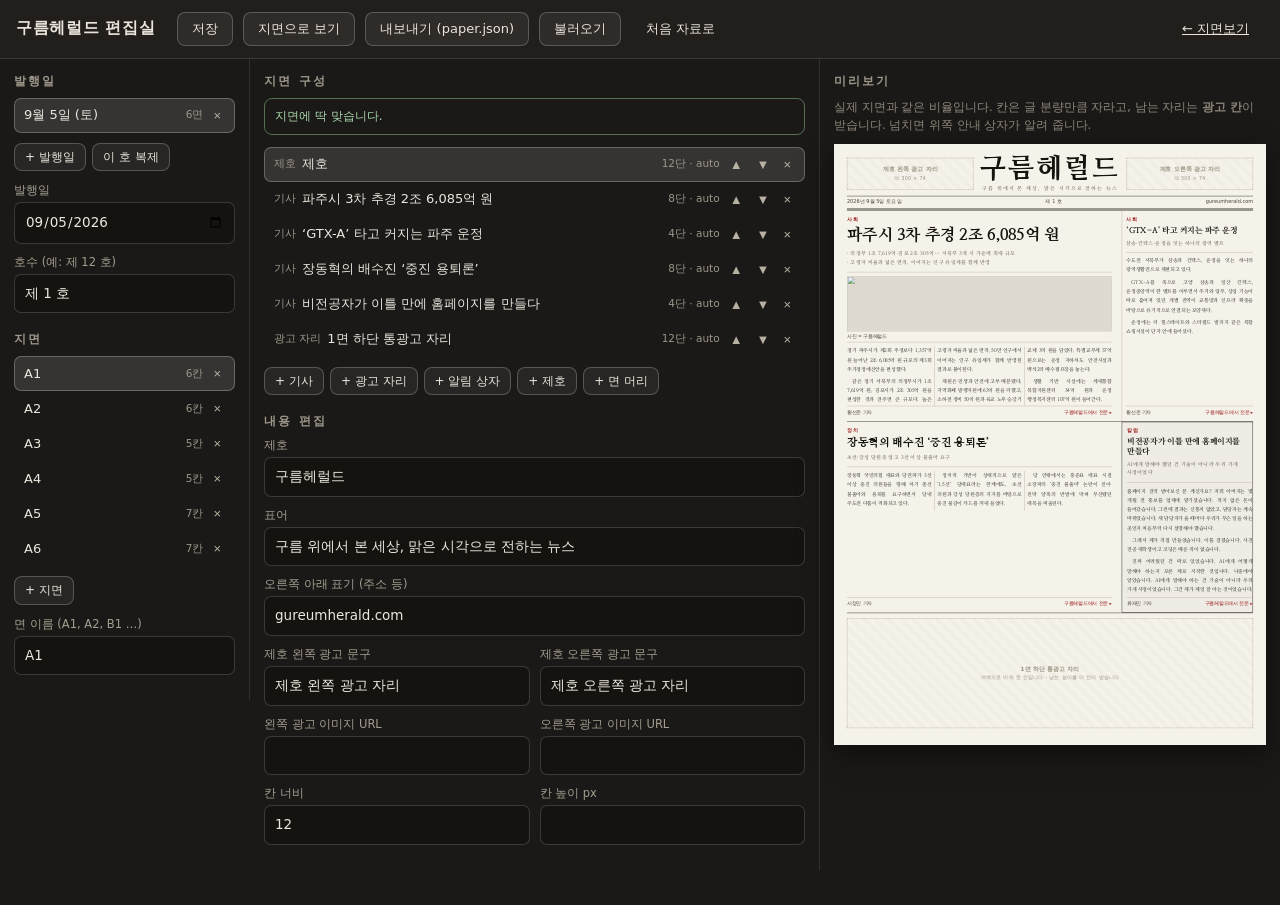
==== commit 5a6e1744: "광고 배경 사진 + 그 위에 얹는 한글 Higgsfield 로 새벽 하늘 배경을 한 장 만들어 images/ads/cloud-banner.webp 에 넣었습니다(1400×594, " ====
--- a/admin.html
+++ b/admin.html
@@ -395,6 +395,8 @@
       h += fld("큰 글씨 문구", "title");
       h += fld("작은 딱지 — 한 줄에 하나씩", "points", { textarea: true, rows: 3 });
       h += fld("맨 아래 작은 글씨", "fine");
+      h += fld("배경 사진 주소 — 예: images/ads/cloud-banner.webp", "bgImage");
+      h += fld("배경 위에 깔 막 (예: rgba(245,242,234,.62))", "scrim");
       h += '<div class="row3">' + fld("바탕색", "bg") + fld("글자색", "fg") +
         fld("강조색", "accent") + "</div>";
       h += '<div class="row2">' + fld("칸 너비 (1~12단)", "span", { type: "number" }) +
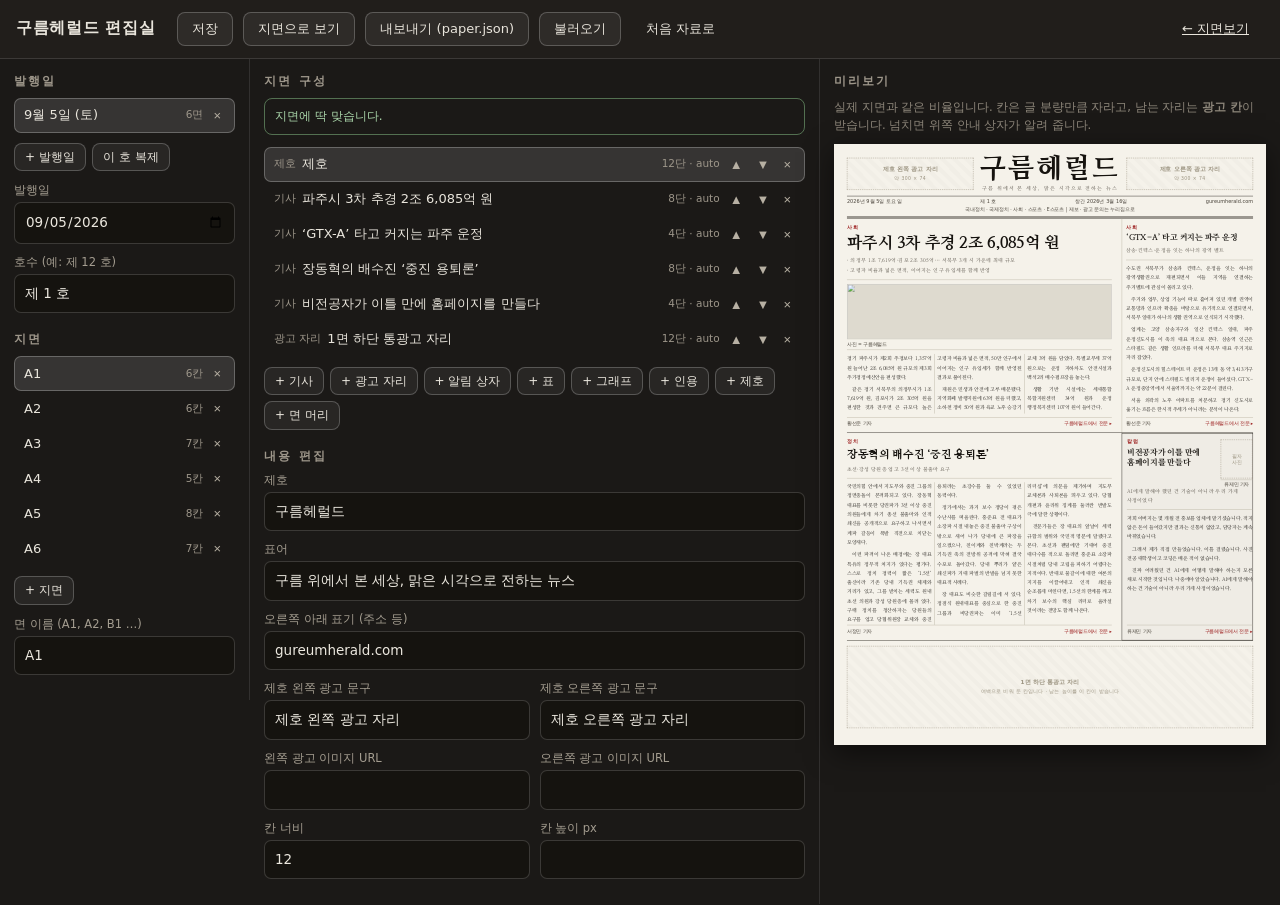
==== commit ff2323d9: "지면을 구체화 — 표 · 그래프 · 인용 · 필자 사진 첨부해 주신 조선일보 지면과 견주어 빠져 있던 것들을 채웠습니다.  ■ 표 신문 통계표. 위아래 굵은 괘선, 머리글 음영, " ====
--- a/admin.html
+++ b/admin.html
@@ -160,6 +160,9 @@
       <button class="btn" data-add="article">+ 기사</button>
       <button class="btn" data-add="ad">+ 광고 자리</button>
       <button class="btn" data-add="notebox">+ 알림 상자</button>
+      <button class="btn" data-add="table">+ 표</button>
+      <button class="btn" data-add="chart">+ 그래프</button>
+      <button class="btn" data-add="quote">+ 인용</button>
       <button class="btn" data-add="masthead">+ 제호</button>
       <button class="btn" data-add="pagehead">+ 면 머리</button>
     </div>
@@ -261,7 +264,8 @@
 
   var TYPE_NAME = {
     article: "기사", ad: "광고 자리", notebox: "알림 상자",
-    masthead: "제호", pagehead: "면 머리"
+    masthead: "제호", pagehead: "면 머리",
+    table: "표", chart: "그래프", quote: "인용"
   };
 
   function renderBlocks() {
@@ -273,6 +277,8 @@
       var name = b.type === "article" ? (b.head || b.title || "(제목 없음)")
                : b.type === "ad" ? (b.label || "광고 자리")
                : b.type === "notebox" ? (b.title || "알림")
+               : (b.type === "table" || b.type === "chart") ? (b.title || "제목 없음")
+               : b.type === "quote" ? (b.text || "").slice(0, 24)
                : TYPE_NAME[b.type] || b.type;
       li.innerHTML =
         '<span class="k">' + Paper.esc(TYPE_NAME[b.type] || b.type) + "</span>" +
@@ -336,6 +342,10 @@
     opts = opts || {};
     var b = block();
     var v = b[key] == null ? "" : b[key];
+    /* 표·그래프의 머리글과 내용은 사람이 쓰기 쉽게 줄글로 보여 주고,
+       저장할 때 배열로 되돌립니다. */
+    if (key === "_head") v = (b.head || []).join(", ");
+    if (key === "_rows") v = (b.rows || []).map(function (r) { return r.join(", "); }).join("\n");
     /* 예/아니오 선택에 값을 맞춰 줍니다 */
     if (key === "boxed" || key === "verse" || key === "fill") v = b[key] ? "1" : "";
     var id = "in_" + key;
@@ -412,6 +422,28 @@
     } else if (b.type === "pagehead") {
       h += fld("분야 표시 (예: 정치 · 오피니언)", "section");
       h += '<div class="row2">' + fld("칸 너비", "span", { type: "number" }) + fld("칸 높이 px", "h", { type: "number" }) + "</div>";
+    } else if (b.type === "table" || b.type === "chart") {
+      var isChart = b.type === "chart";
+      h += '<p class="sub">' + (isChart
+        ? '한 줄에 <b>항목 이름 · 숫자</b> 를 쉼표로 적습니다. (예: <code>개발업, 45.8</code>)'
+        : '한 줄이 표의 한 줄입니다. 칸은 쉼표로 나눕니다.') + '</p>';
+      h += fld("제목", "title");
+      h += fld("설명 (제목 아래 작은 글씨)", "note", { textarea: true, rows: 2 });
+      if (!isChart) h += fld("머리글 — 쉼표로 나눕니다", "_head");
+      h += fld(isChart ? "항목 — 한 줄에 하나씩" : "내용 — 한 줄에 한 줄씩",
+               "_rows", { textarea: true, rows: 7 });
+      if (isChart) {
+        h += '<div class="row3">' + fld("최대값", "max", { type: "number" }) +
+          fld("기준선 값", "baseline", { type: "number" }) +
+          fld("기준선 이름", "baselineLabel") + "</div>";
+      }
+      h += fld("자료 출처", "source");
+      h += fld("칸 너비 (1~12단)", "span", { type: "number" });
+    } else if (b.type === "quote") {
+      h += '<p class="sub">기사에서 뽑아 크게 싣는 발언입니다.</p>';
+      h += fld("인용문 — 빈 줄로 문단을 나눕니다", "text", { textarea: true, rows: 4 });
+      h += fld("말한 사람 · 출처", "who");
+      h += fld("칸 너비 (1~12단)", "span", { type: "number" });
     } else if (b.type === "notebox") {
       h += fld("상자 제목", "title");
       h += fld("내용 — 빈 줄로 문단을 나눕니다", "body", { textarea: true, rows: 6 });
@@ -426,7 +458,19 @@
         var b = block(); if (!b) return;
         var v = el.value;
         if (el.type === "number") { v = v === "" ? undefined : +v; }
-        if (v === "" || v === undefined) delete b[key]; else b[key] = v;
+        if (key === "_head" || key === "_rows") {
+          var arr = String(el.value).split(/\r?\n/)
+            .map(function (t) { return t.trim(); }).filter(Boolean)
+            .map(function (t) {
+              return t.split(",").map(function (c) {
+                c = c.trim();
+                return (b.type === "chart" && /^-?\d+(\.\d+)?$/.test(c)) ? +c : c;
+              });
+            });
+          if (key === "_head") b.head = arr.length ? arr[0] : [];
+          else b.rows = arr;
+        }
+        else if (v === "" || v === undefined) delete b[key]; else b[key] = v;
         save(true);
         renderBlocks();
         renderPreview();
@@ -465,6 +509,19 @@
     };
     if (type === "notebox") return {
       type: "notebox", span: 4, h: 200, title: "알림", body: "알릴 내용을 씁니다."
+    };
+    if (type === "table") return {
+      type: "table", span: 4, title: "표 제목",
+      head: ["구분", "값"], rows: [["첫째 줄", "100"], ["둘째 줄", "80"]],
+      source: "자료 = "
+    };
+    if (type === "chart") return {
+      type: "chart", span: 6, title: "그래프 제목",
+      rows: [["첫째 항목", 80], ["둘째 항목", 45]],
+      source: "자료 = "
+    };
+    if (type === "quote") return {
+      type: "quote", span: 6, text: "여기에 뽑아 실을 발언을 씁니다.", who: "말한 사람"
     };
     if (type === "masthead") return {
       type: "masthead", span: 12, h: 152,
--- a/paper.css
+++ b/paper.css
@@ -198,6 +198,10 @@
   color: var(--ink-soft);
   margin-top: 9px;
 }
+.masthead__strip {
+  font-family: var(--sans); font-size: 10.5px; color: var(--ink-soft);
+  text-align: center; padding-top: 4px; letter-spacing: .02em;
+}
 .masthead__bar {
   display: flex;
   justify-content: space-between;
@@ -238,6 +242,21 @@
 .art > .art__body { flex: 0 1 auto; }
 .art > .art__foot { margin-top: auto; }
 
+/* 칼럼 머리 — 제목 왼쪽, 필자 사진 오른쪽 */
+.art__head { display: flex; align-items: flex-start; gap: 11px; }
+.art__head-main { flex: 1 1 auto; min-width: 0; }
+.art__portrait { flex: 0 0 auto; width: 74px; text-align: center; margin-top: 2px; }
+.art__portrait img { width: 74px; height: 90px; object-fit: cover; display: block; background: #ddd8cc; }
+.art__portrait-empty {
+  width: 74px; height: 90px; display: flex; align-items: center; justify-content: center;
+  border: 1.5px dashed var(--ad); color: var(--ad);
+  font-family: var(--sans); font-size: 10.5px; line-height: 1.4; text-align: center;
+}
+.art__portrait-name {
+  font-family: var(--sans); font-size: 10.5px; color: var(--ink-soft);
+  padding-top: 3px; border-top: 1px solid var(--hair); margin-top: 3px;
+  word-break: keep-all;
+}
 .art__kicker {
   font-family: var(--sans);
   font-size: 11px;
@@ -385,6 +404,79 @@
 }
 .adbox__fine { font-size: 10.5px; opacity: .72; }
 
+/* ── 표 · 그래프 ────────────────────────────────────────── */
+.tbl { font-family: var(--sans); display: flex; flex-direction: column; }
+.tbl__t {
+  font-family: var(--serif);
+  font-size: 15px; font-weight: 800; letter-spacing: -.01em;
+  margin-bottom: 4px; word-break: keep-all;
+}
+.tbl__note { font-size: 11px; color: var(--ink-soft); margin-bottom: 7px; word-break: keep-all; }
+.tbl__src { font-size: 10px; color: var(--ink-soft); margin-top: 5px; text-align: right; }
+
+.tbl table { width: 100%; border-collapse: collapse; font-size: 11.5px; }
+.tbl thead th {
+  font-weight: 700; text-align: left; color: var(--ink);
+  border-top: 2px solid var(--rule); border-bottom: 1px solid var(--rule);
+  padding: 5px 4px; background: rgba(0,0,0,.03);
+}
+.tbl tbody td {
+  padding: 4.5px 4px; border-bottom: 1px solid var(--hair);
+  color: var(--ink); word-break: keep-all;
+}
+.tbl tbody tr:last-child td { border-bottom: 2px solid var(--rule); }
+.tbl th.num, .tbl td.num { text-align: right; font-variant-numeric: tabular-nums; white-space: nowrap; }
+
+/* 가로 막대 그래프 */
+.chart { padding: 12px 0 2px; }
+.chart__row {
+  display: grid;
+  grid-template-columns: minmax(64px, 34%) 1fr auto;
+  align-items: center; gap: 7px;
+  padding: 2.5px 0;
+}
+.chart__lab { font-size: 11px; color: var(--ink); word-break: keep-all; line-height: 1.3; }
+.chart__track { position: relative; height: 11px; background: rgba(0,0,0,.055); }
+.chart__track i { display: block; height: 100%; background: var(--rule); }
+.chart__track i.lo { background: var(--red); }
+.chart__val {
+  font-size: 11px; font-weight: 700; min-width: 36px; text-align: right;
+  font-variant-numeric: tabular-nums;
+}
+/* 기준선 — 막대 칸 안쪽에 그어 모든 줄을 관통합니다 */
+.chart--base .chart__track::after {
+  content: "";
+  position: absolute; top: -3px; bottom: -3px; left: var(--b);
+  border-left: 1px dashed var(--red);
+}
+.chart__baselab {
+  position: absolute; bottom: 100%; left: var(--b);
+  transform: translateX(-50%);
+  font-family: var(--sans); font-style: normal;
+  font-size: 9.5px; color: var(--red); white-space: nowrap;
+  padding-bottom: 3px;
+}
+
+/* ── 인용 ───────────────────────────────────────────────── */
+.quote {
+  display: flex; flex-direction: column; justify-content: center;
+  border-top: 2px solid var(--rule); border-bottom: 2px solid var(--rule);
+  padding: 14px 12px;
+}
+.quote__mark {
+  font-family: var(--serif); font-size: 34px; line-height: .7;
+  color: var(--red); margin-bottom: 4px;
+}
+.quote__body {
+  font-family: var(--serif); font-size: 16px; line-height: 1.6;
+  font-weight: 700; word-break: keep-all;
+}
+.quote__body p { margin: 0 0 .4em; }
+.quote__who {
+  font-family: var(--sans); font-size: 11px; color: var(--ink-soft);
+  margin-top: 6px; text-align: right;
+}
+
 /* 알림 상자 */
 .notebox {
   border: 1px solid var(--rule);
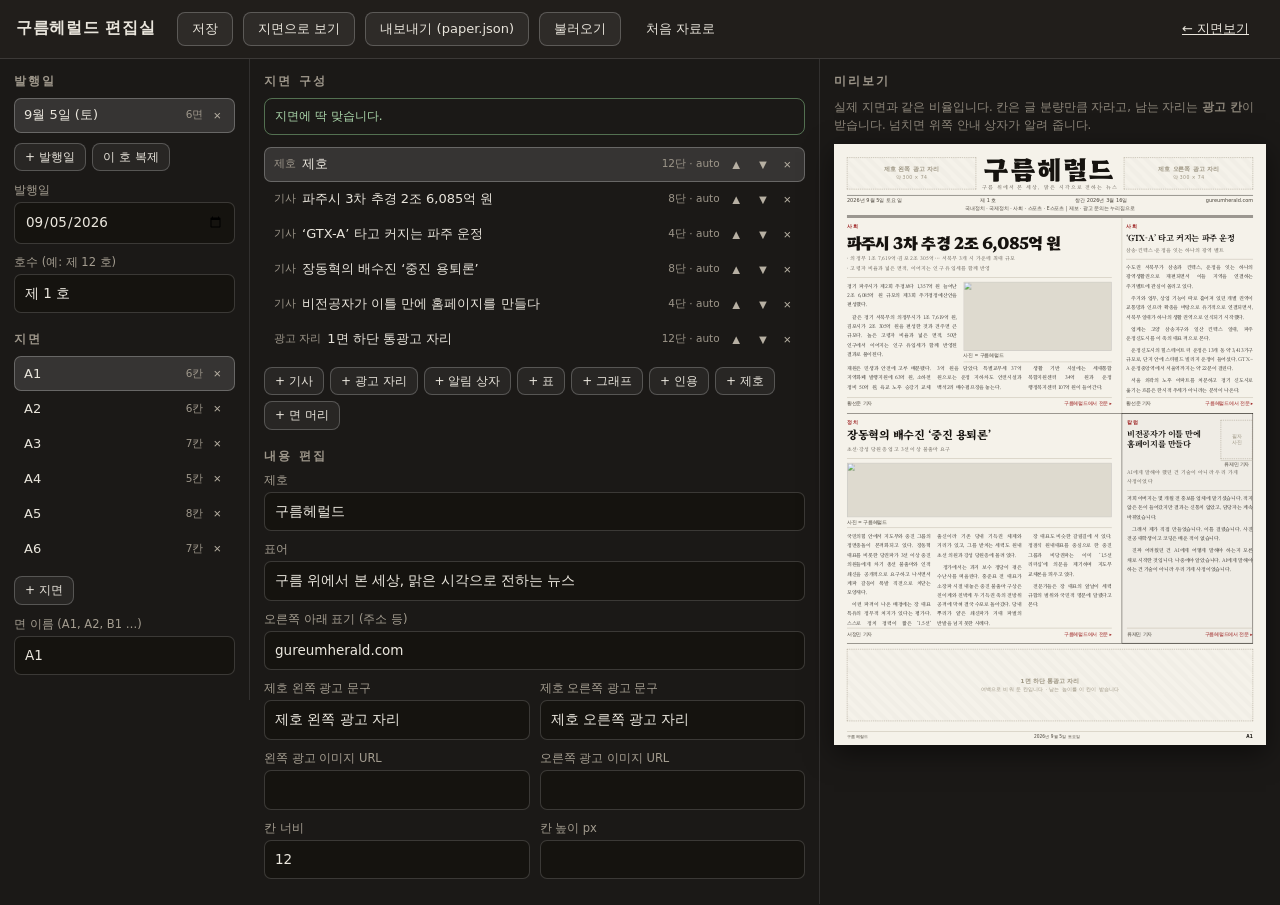
==== commit e5ab3a23: "사진을 본문 중간으로 · 서체를 세 갈래로 · 면 번호 ■ 사진이 본문 중간에 들어가고 글이 옆으로 흐릅니다 머릿기사의 첫 두세 문단이 사진 왼쪽 좁은 단으로 내려오고, 나머지 본" ====
--- a/admin.html
+++ b/admin.html
@@ -7,7 +7,7 @@
 <title>구름헤럴드 편집실</title>
 <link rel="preconnect" href="https://fonts.googleapis.com">
 <link rel="preconnect" href="https://fonts.gstatic.com" crossorigin>
-<link href="https://fonts.googleapis.com/css2?family=Nanum+Myeongjo:wght@400;700;800&family=Noto+Serif+KR:wght@400;600;700;900&display=swap" rel="stylesheet">
+<link href="https://fonts.googleapis.com/css2?family=Hahmlet:wght@700;900&family=Nanum+Myeongjo:wght@400;700;800&family=Noto+Serif+KR:wght@400;600;700;900&display=swap" rel="stylesheet">
 <link rel="stylesheet" href="paper.css">
 <style>
   /* ── 편집실 화면. 지면 자체의 모양은 paper.css 를 그대로 씁니다. ── */
@@ -377,6 +377,11 @@
       h += fld("본문 — 빈 줄로 문단을 나눕니다", "body", { textarea: true, rows: 12 });
       h += fld("기자 이름 (예: 홍길동 기자)", "byline");
       h += '<div class="row2">' + fld("사진 주소(URL)", "image") + fld("사진 설명", "caption") + "</div>";
+      h += '<div class="row3">' +
+        fld("사진 옆으로 흐를 문단 수", "imgSide", { type: "number" }) +
+        fld("사진 폭 % (옆으로 흐를 때)", "imgW", { type: "number" }) +
+        fld("옆 글 단수", "ledeCols", { type: "number" }) +
+        "</div>";
       h += '<div class="row3">' +
         fld("사진 높이 px", "imgh", { type: "number" }) +
         fld("본문 단수", "cols", { type: "number" }) +
--- a/paper.css
+++ b/paper.css
@@ -19,8 +19,13 @@
   --page-w: 1000px;
   --page-h: 1390px;
 
-  --serif: "Nanum Myeongjo", "Noto Serif KR", "Apple SD Gothic Neo", "Malgun Gothic", serif;
-  --sans:  "Pretendard", "Apple SD Gothic Neo", "Malgun Gothic", system-ui, sans-serif;
+  /* 신문은 서체를 세 갈래로 씁니다.
+     제호와 머릿기사 제목 / 나머지 기사 제목 / 본문.
+     하나로 통일하면 무엇이 중요한 기사인지 눈에 들어오지 않습니다. */
+  --display: "Hahmlet", "Noto Serif KR", "Nanum Myeongjo", serif;   /* 제호 · 머릿기사 */
+  --head:    "Noto Serif KR", "Nanum Myeongjo", serif;              /* 기사 제목 */
+  --serif:   "Nanum Myeongjo", "Noto Serif KR", "Apple SD Gothic Neo", serif;  /* 본문 */
+  --sans:    "Pretendard", "Apple SD Gothic Neo", "Malgun Gothic", system-ui, sans-serif;
 }
 
 * { box-sizing: border-box; }
@@ -131,7 +136,7 @@
 .page {
   position: absolute;
   inset: 0;
-  padding: 26px 30px 24px;
+  padding: 26px 30px 40px;
   color: var(--ink);
   font-family: var(--serif);
   display: flex;
@@ -166,6 +171,16 @@
 .blk.no-left { border-left: 0; padding-left: 0; }
 .blk.is-last-col { padding-right: 0; }
 
+/* 면 번호 — 신문은 어느 면에나 번호를 답니다 */
+.pagefoot {
+  position: absolute;
+  left: 30px; right: 30px; bottom: 12px;
+  display: flex; justify-content: space-between; align-items: baseline;
+  font-family: var(--sans); font-size: 10px; color: var(--ink-soft);
+  border-top: 1px solid var(--hair); padding-top: 4px;
+}
+.pagefoot__no { font-weight: 800; letter-spacing: .06em; color: var(--ink); }
+
 /* ============================================================
    3. 제호(1면 머리)
    ============================================================ */
@@ -183,10 +198,11 @@
   gap: 14px;
 }
 .masthead__title {
-  font-size: 62px;
+  font-family: var(--display);
+  font-weight: 900;
+  font-size: 60px;
   line-height: 1;
-  letter-spacing: .1em;
-  font-weight: 800;
+  letter-spacing: .08em;
   text-align: center;
   margin: 0;
   white-space: nowrap;
@@ -266,14 +282,22 @@
   margin-bottom: 6px;
 }
 .art__title {
+  font-family: var(--head);
   margin: 0 0 8px;
-  font-weight: 800;
+  font-weight: 700;
   line-height: 1.24;
   letter-spacing: -.015em;
   word-break: keep-all;
 }
-.art--lead  .art__title { font-size: 38px; }
-.art--major .art__title { font-size: 26px; }
+/* 머릿기사만 제호와 같은 서체로 — 그 면에서 가장 중요한 기사임을 서체로 알립니다 */
+.art--lead  .art__title {
+  font-family: var(--display);
+  font-weight: 900;
+  font-size: 37px;
+  line-height: 1.2;
+  letter-spacing: -.03em;
+}
+.art--major .art__title { font-size: 26px; font-weight: 900; }
 .art--minor .art__title { font-size: 19px; }
 .art--brief .art__title { font-size: 16px; }
 
@@ -292,6 +316,20 @@
 .art__sub--list p::before { content: "· "; }
 
 .art__fig { margin: 0 0 9px; }
+
+/* 사진을 본문 중간에 놓고 글이 옆으로 흐르게 합니다.
+   왼쪽 좁은 단으로 글이 내려오다가, 사진 아래에서 본문 전체 폭으로 이어집니다.
+   (CSS 다단 안에서는 float 이 한 단에 갇히므로 격자로 나란히 놓습니다.) */
+.art__lede { display: grid; align-items: start; column-gap: 15px; margin-bottom: 4px; }
+.art__lede-text {
+  font-family: var(--serif);
+  font-size: 12.4px; line-height: 1.74;
+  text-align: justify; word-break: keep-all;
+  column-gap: 15px;
+}
+.art__lede-text p { margin: 0 0 .5em; text-indent: 1em; }
+.art__lede-text p:first-child { text-indent: 0; }
+.art__fig--side { margin: 0; }
 .art__fig img {
   width: 100%;
   display: block;
@@ -407,7 +445,7 @@
 /* ── 표 · 그래프 ────────────────────────────────────────── */
 .tbl { font-family: var(--sans); display: flex; flex-direction: column; }
 .tbl__t {
-  font-family: var(--serif);
+  font-family: var(--head);
   font-size: 15px; font-weight: 800; letter-spacing: -.01em;
   margin-bottom: 4px; word-break: keep-all;
 }
@@ -468,7 +506,7 @@
   color: var(--red); margin-bottom: 4px;
 }
 .quote__body {
-  font-family: var(--serif); font-size: 16px; line-height: 1.6;
+  font-family: var(--head); font-size: 16px; line-height: 1.6;
   font-weight: 700; word-break: keep-all;
 }
 .quote__body p { margin: 0 0 .4em; }
@@ -599,6 +637,7 @@
   letter-spacing: .2em; color: var(--red); margin-bottom: 10px;
 }
 .reader__title {
+  font-family: var(--head);
   font-size: 30px; line-height: 1.3; margin: 0 0 12px;
   font-weight: 800; word-break: keep-all;
 }
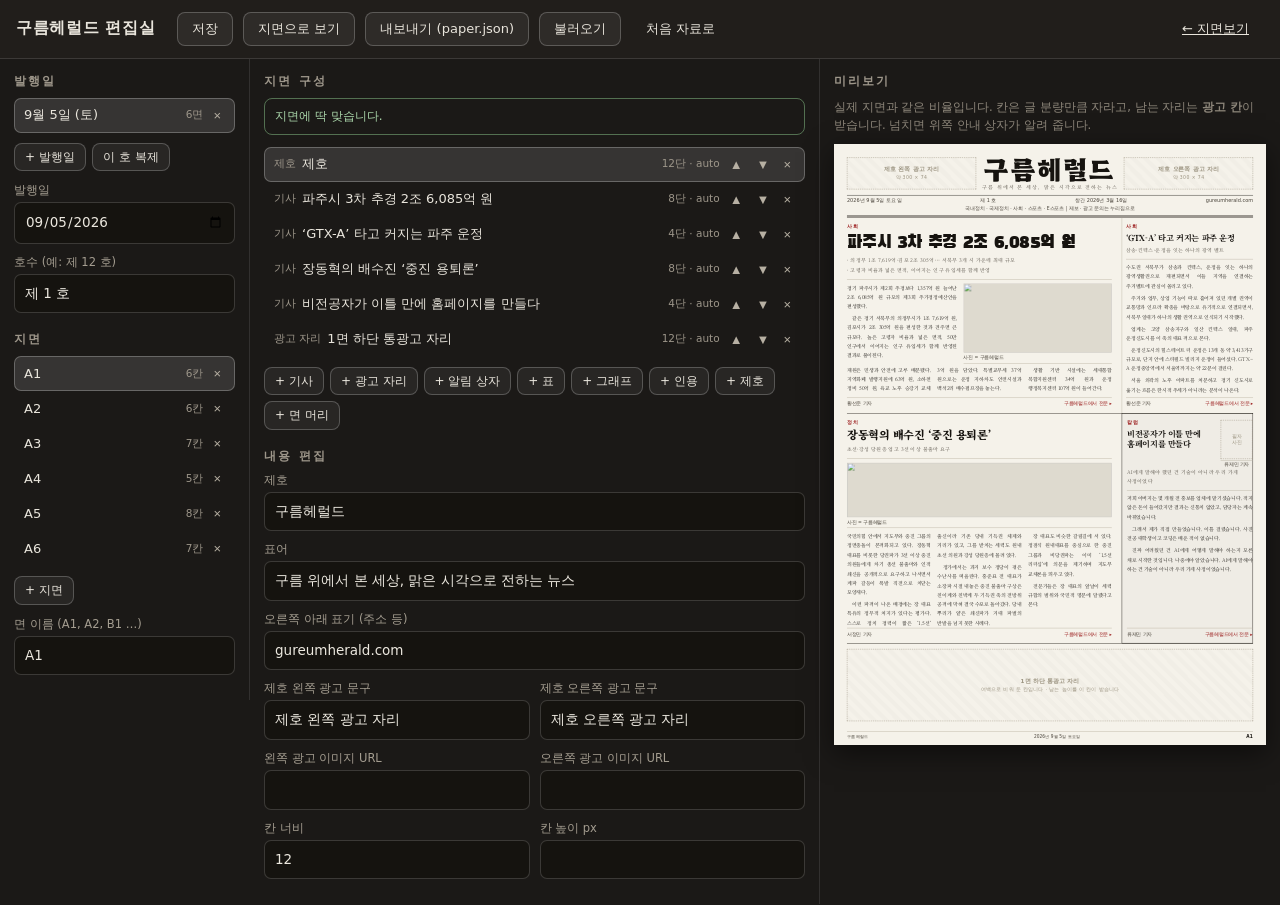
==== commit 03e64587: "머릿기사 서체를 각진 고딕으로 · PDF 내려받기 조선일보 1면을 실측해 보니 머릿기사 한 꼭지만 고딕이고 나머지 제목은 전부 명조였다. 서체를 바꾸는 것 자체가 그날의 톱이라는 " ====
--- a/admin.html
+++ b/admin.html
@@ -7,7 +7,7 @@
 <title>구름헤럴드 편집실</title>
 <link rel="preconnect" href="https://fonts.googleapis.com">
 <link rel="preconnect" href="https://fonts.gstatic.com" crossorigin>
-<link href="https://fonts.googleapis.com/css2?family=Hahmlet:wght@700;900&family=Nanum+Myeongjo:wght@400;700;800&family=Noto+Serif+KR:wght@400;600;700;900&display=swap" rel="stylesheet">
+<link href="https://fonts.googleapis.com/css2?family=Black+Han+Sans&family=Gothic+A1:wght@900&family=Hahmlet:wght@700;900&family=Nanum+Myeongjo:wght@400;700;800&family=Noto+Serif+KR:wght@400;600;700;900&display=swap" rel="stylesheet">
 <link rel="stylesheet" href="paper.css">
 <style>
   /* ── 편집실 화면. 지면 자체의 모양은 paper.css 를 그대로 씁니다. ── */
--- a/paper.css
+++ b/paper.css
@@ -19,10 +19,17 @@
   --page-w: 1000px;
   --page-h: 1390px;
 
-  /* 신문은 서체를 세 갈래로 씁니다.
-     제호와 머릿기사 제목 / 나머지 기사 제목 / 본문.
-     하나로 통일하면 무엇이 중요한 기사인지 눈에 들어오지 않습니다. */
-  --display: "Hahmlet", "Noto Serif KR", "Nanum Myeongjo", serif;   /* 제호 · 머릿기사 */
+  /* 신문은 서체를 네 갈래로 씁니다.
+     제호 / 그날의 머릿기사 / 나머지 기사 제목 / 본문.
+     하나로 통일하면 무엇이 중요한 기사인지 눈에 들어오지 않습니다.
+
+     머릿기사만 고딕(획이 굵고 끝이 반듯한 글씨)입니다.
+     조선일보 1면을 재보니 머릿기사 한 꼭지만 고딕이고 나머지는
+     전부 명조였습니다. 서체를 바꾸는 것 자체가 "이게 오늘의 톱"
+     이라는 신호입니다. 크기만 키우는 것보다 훨씬 강하게 읽힙니다. */
+  --display: "Hahmlet", "Noto Serif KR", "Nanum Myeongjo", serif;   /* 제호 */
+  --lead:    "Black Han Sans", "Gothic A1", "Noto Sans KR",
+             "Apple SD Gothic Neo", sans-serif;                     /* 머릿기사 제목 */
   --head:    "Noto Serif KR", "Nanum Myeongjo", serif;              /* 기사 제목 */
   --serif:   "Nanum Myeongjo", "Noto Serif KR", "Apple SD Gothic Neo", serif;  /* 본문 */
   --sans:    "Pretendard", "Apple SD Gothic Neo", "Malgun Gothic", system-ui, sans-serif;
@@ -289,13 +296,15 @@
   letter-spacing: -.015em;
   word-break: keep-all;
 }
-/* 머릿기사만 제호와 같은 서체로 — 그 면에서 가장 중요한 기사임을 서체로 알립니다 */
+/* 머릿기사 — 그 면에서 가장 중요한 기사임을 서체로 알립니다.
+   Black Han Sans 는 굵기가 하나뿐이라 font-weight 를 올려도 소용없습니다.
+   대신 글자 자체가 이미 아주 굵고 각져 있습니다. */
 .art--lead  .art__title {
-  font-family: var(--display);
-  font-weight: 900;
-  font-size: 37px;
-  line-height: 1.2;
-  letter-spacing: -.03em;
+  font-family: var(--lead);
+  font-weight: 400;
+  font-size: 42px;
+  line-height: 1.15;
+  letter-spacing: -.012em;
 }
 .art--major .art__title { font-size: 26px; font-weight: 900; }
 .art--minor .art__title { font-size: 19px; }
@@ -670,3 +679,52 @@
 @media print {
   .bar, .grab, .reader { display: none !important; }
 }
+
+
+/* ============================================================
+   지면을 PDF 로 내려받기
+   ------------------------------------------------------------
+   지면을 그림으로 굽지 않고 브라우저의 인쇄 기능을 그대로 씁니다.
+   그래야 글자가 글자로 남아서 — 그림이 아니라 —
+   아무리 확대해도 또렷하고, 파일도 몇백 킬로바이트로 가볍습니다.
+   인쇄 창이 뜨면 '대상'을 'PDF로 저장'으로 고르시면 됩니다.
+
+   종이 크기는 A4 로 맞췄습니다. 지면 한 장이 1000px 이고
+   A4 가로가 210mm(= 793.7px)이라 0.7937 배로 줄이면 딱 맞습니다.
+   ============================================================ */
+
+.printout { display: none; }
+
+@media print {
+  @page { size: A4 portrait; margin: 0; }
+
+  html, body { margin: 0; padding: 0; background: #fff; }
+
+  /* 화면에서 보던 것(열람대·단추·기사 읽기 창)은 인쇄하지 않습니다 */
+  body > *:not(.printout) { display: none !important; }
+  .printout { display: block !important; }
+
+  /* 한 장 = 종이 한 면 */
+  .printsheet {
+    position: relative;
+    width: 210mm;
+    height: 297mm;
+    overflow: hidden;
+    background: var(--paper);
+    break-after: page;
+    page-break-after: always;
+  }
+  .printsheet:last-child { break-after: auto; page-break-after: auto; }
+
+  .printsheet > .pagebox {
+    position: relative;
+    width: var(--page-w);
+    height: var(--page-h);
+    background: var(--paper);
+    transform: scale(.7937);
+    transform-origin: top left;
+  }
+
+  /* 종이색과 광고 자리의 옅은 바탕까지 그대로 인쇄되게 합니다 */
+  * { -webkit-print-color-adjust: exact; print-color-adjust: exact; }
+}
